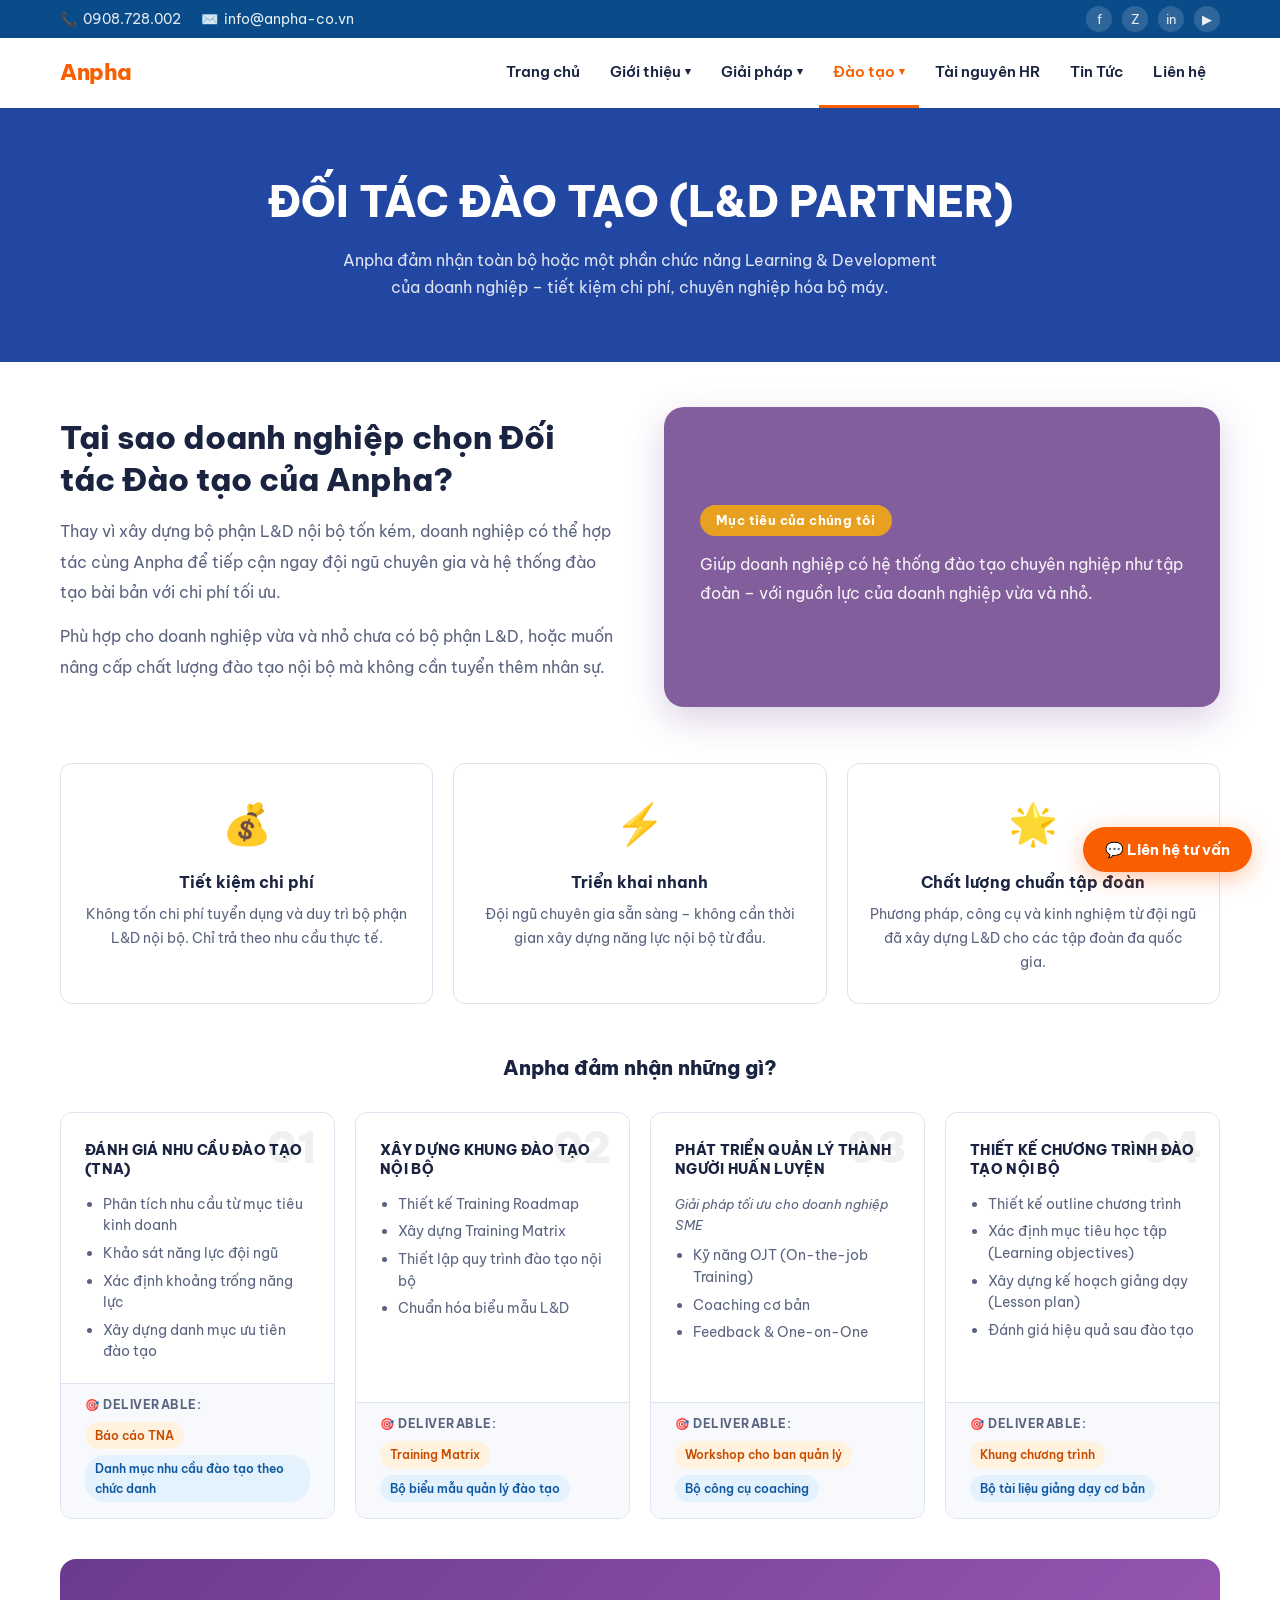
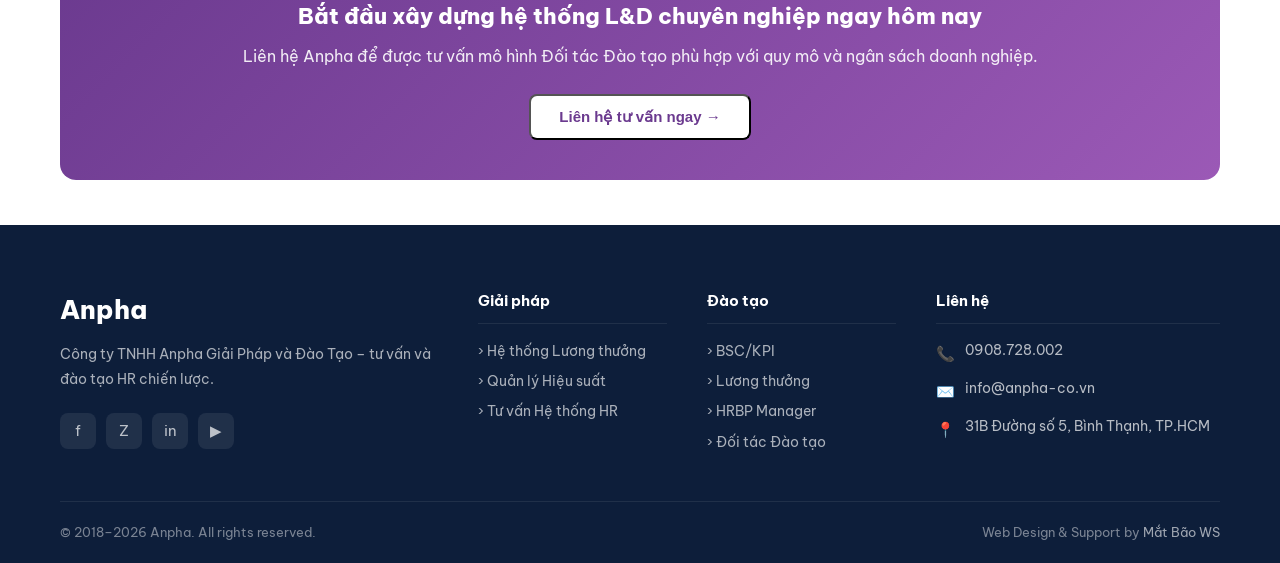
==== dao-tao-doi-tac.html @ ac3aadc8 "small fix" ====
<!DOCTYPE html>
<html lang="vi">
<head>
  <meta charset="UTF-8" />
  <meta name="viewport" content="width=device-width, initial-scale=1.0" />
  <title>Đối tác Đào tạo (L&amp;D Partner) – Anpha</title>
  <link rel="preconnect" href="https://fonts.googleapis.com" />
  <link rel="preconnect" href="https://fonts.gstatic.com" crossorigin />
  <link href="https://fonts.googleapis.com/css2?family=Be+Vietnam+Pro:wght@300;400;500;600;700;800&display=swap" rel="stylesheet" />
  <link rel="stylesheet" href="assets/css/style.css" />
</head>
<body>

<!-- TOPBAR -->
<div class="topbar">
  <div class="topbar-inner">
    <div class="topbar-contact">
      <span>📞 <a href="tel:0908728002">0908.728.002</a></span>
      <span>✉️ <a href="mailto:info@anpha-co.vn">info@anpha-co.vn</a></span>
    </div>
    <div class="topbar-social"><a href="#">f</a><a href="#">Z</a><a href="#">in</a><a href="#">▶</a></div>
  </div>
</div>

<!-- HEADER -->
<header>
  <div class="header-inner">
    <a href="index.html" class="logo"><span>Anpha</span></a>
    <nav>
      <ul>
        <li><a href="index.html">Trang chủ</a></li>
        <li><a href="gioi-thieu.html">Giới thiệu <span class="caret">▾</span></a>
          <ul class="dropdown">
            <li><a href="gioi-thieu.html">Giới thiệu chung</a></li>
            <li><a href="gioi-thieu.html#doi-ngu">Đội ngũ</a></li>
          </ul>
        </li>
        <li><a href="giai-phap.html">Giải pháp <span class="caret">▾</span></a>
          <ul class="dropdown">
            <li><a href="giai-phap.html">Đánh giá &amp; Phát triển Quản lý Trung gian</a></li>
            <li><a href="giai-phap.html">Tư vấn Xây dựng Hệ thống HR</a></li>
            <li><a href="giai-phap.html">Xây dựng Hệ thống Lương thưởng</a></li>
            <li><a href="giai-phap.html">Xây dựng Hệ thống Quản lý Hiệu suất</a></li>
            <li><a href="giai-phap.html">Tư vấn Chuyên môn HR</a></li>
          </ul>
        </li>
        <li class="active"><a href="dao-tao.html">Đào tạo <span class="caret">▾</span></a>
          <ul class="dropdown" style="min-width:280px">
            <li class="sub-group-title">Đào tạo Doanh nghiệp</li>
            <li><a href="dao-tao.html#inhouse">Năng lực Quản lý Trung gian</a></li>
            <li><a href="dao-tao.html#inhouse">Xây dựng Hệ thống BSC/KPI</a></li>
            <li class="sub-group-title">Đào tạo Mở</li>
            <li><a href="dao-tao.html#public">Hệ thống Lương thưởng</a></li>
            <li><a href="dao-tao.html#public">Trưởng phòng Đối tác Nhân sự</a></li>
            <li class="sub-group-title">Đối tác Đào tạo</li>
            <li><a href="dao-tao-doi-tac.html">Đối tác Đào tạo</a></li>
          </ul>
        </li>
        <li><a href="tai-nguyen-hr.html">Tài nguyên HR</a></li>
        <li><a href="#">Tin Tức</a></li>
        <li><a href="#">Liên hệ</a></li>
      </ul>
    </nav>
    <button class="hamburger" onclick="openMobileNav()" aria-label="Menu">
      <span></span><span></span><span></span>
    </button>
  </div>
</header>

<!-- PAGE HERO -->
<div class="page-hero page-hero-blue">
  <div class="container">
    <h1 class="page-hero-title">Đối tác Đào tạo (L&amp;D Partner)</h1>
    <p class="page-hero-desc">Anpha đảm nhận toàn bộ hoặc một phần chức năng Learning &amp; Development của doanh nghiệp – tiết kiệm chi phí, chuyên nghiệp hóa bộ máy.</p>
  </div>
</div>

<section style="background:var(--white)">
  <div class="container">

    <!-- Intro PPT-style -->
    <div class="outsource-intro">
      <div class="outsource-intro-text">
        <h2>Tại sao doanh nghiệp chọn Đối tác Đào tạo của Anpha?</h2>
        <p>Thay vì xây dựng bộ phận L&amp;D nội bộ tốn kém, doanh nghiệp có thể hợp tác cùng Anpha để tiếp cận ngay đội ngũ chuyên gia và hệ thống đào tạo bài bản với chi phí tối ưu.</p>
        <p>Phù hợp cho doanh nghiệp vừa và nhỏ chưa có bộ phận L&amp;D, hoặc muốn nâng cấp chất lượng đào tạo nội bộ mà không cần tuyển thêm nhân sự.</p>
      </div>
      <div class="outsource-intro-visual">
        <div class="ov-overlay">
          <span class="ov-badge">Mục tiêu của chúng tôi</span>
          <p>Giúp doanh nghiệp có hệ thống đào tạo chuyên nghiệp như tập đoàn – với nguồn lực của doanh nghiệp vừa và nhỏ.</p>
        </div>
      </div>
    </div>

    <!-- Lý do chọn -->
    <div class="outsource-why">
      <div class="ow-card">
        <div class="ow-icon">💰</div>
        <div class="ow-title">Tiết kiệm chi phí</div>
        <div class="ow-desc">Không tốn chi phí tuyển dụng và duy trì bộ phận L&amp;D nội bộ. Chỉ trả theo nhu cầu thực tế.</div>
      </div>
      <div class="ow-card">
        <div class="ow-icon">⚡</div>
        <div class="ow-title">Triển khai nhanh</div>
        <div class="ow-desc">Đội ngũ chuyên gia sẵn sàng – không cần thời gian xây dựng năng lực nội bộ từ đầu.</div>
      </div>
      <div class="ow-card">
        <div class="ow-icon">🌟</div>
        <div class="ow-title">Chất lượng chuẩn tập đoàn</div>
        <div class="ow-desc">Phương pháp, công cụ và kinh nghiệm từ đội ngũ đã xây dựng L&amp;D cho các tập đoàn đa quốc gia.</div>
      </div>
    </div>

    <!-- Dịch vụ -->
    <div class="outsource-services-title">Anpha đảm nhận những gì?</div>
    <div class="outsource-services">

      <div class="os-card">
        <div class="os-num">01</div>
        <div class="os-card-top">
          <div class="os-title">Đánh giá Nhu cầu Đào tạo (TNA)</div>
          <ul class="os-list">
            <li>Phân tích nhu cầu từ mục tiêu kinh doanh</li>
            <li>Khảo sát năng lực đội ngũ</li>
            <li>Xác định khoảng trống năng lực</li>
            <li>Xây dựng danh mục ưu tiên đào tạo</li>
          </ul>
        </div>
        <div class="os-deliverable">
          <span class="os-dlv-label">🎯 Deliverable:</span>
          <div class="os-tags">
            <span class="os-tag">Báo cáo TNA</span>
            <span class="os-tag">Danh mục nhu cầu đào tạo theo chức danh</span>
          </div>
        </div>
      </div>

      <div class="os-card">
        <div class="os-num">02</div>
        <div class="os-card-top">
          <div class="os-title">Xây dựng Khung Đào tạo Nội bộ</div>
          <ul class="os-list">
            <li>Thiết kế Training Roadmap</li>
            <li>Xây dựng Training Matrix</li>
            <li>Thiết lập quy trình đào tạo nội bộ</li>
            <li>Chuẩn hóa biểu mẫu L&amp;D</li>
          </ul>
        </div>
        <div class="os-deliverable">
          <span class="os-dlv-label">🎯 Deliverable:</span>
          <div class="os-tags">
            <span class="os-tag">Training Matrix</span>
            <span class="os-tag">Bộ biểu mẫu quản lý đào tạo</span>
          </div>
        </div>
      </div>

      <div class="os-card">
        <div class="os-num">03</div>
        <div class="os-card-top">
          <div class="os-title">Phát triển Quản lý thành Người Huấn luyện</div>
          <p class="os-subtitle"><em>Giải pháp tối ưu cho doanh nghiệp SME</em></p>
          <ul class="os-list">
            <li>Kỹ năng OJT (On-the-job Training)</li>
            <li>Coaching cơ bản</li>
            <li>Feedback &amp; One-on-One</li>
          </ul>
        </div>
        <div class="os-deliverable">
          <span class="os-dlv-label">🎯 Deliverable:</span>
          <div class="os-tags">
            <span class="os-tag">Workshop cho ban quản lý</span>
            <span class="os-tag">Bộ công cụ coaching</span>
          </div>
        </div>
      </div>

      <div class="os-card">
        <div class="os-num">04</div>
        <div class="os-card-top">
          <div class="os-title">Thiết kế Chương trình Đào tạo Nội bộ</div>
          <ul class="os-list">
            <li>Thiết kế outline chương trình</li>
            <li>Xác định mục tiêu học tập (Learning objectives)</li>
            <li>Xây dựng kế hoạch giảng dạy (Lesson plan)</li>
            <li>Đánh giá hiệu quả sau đào tạo</li>
          </ul>
        </div>
        <div class="os-deliverable">
          <span class="os-dlv-label">🎯 Deliverable:</span>
          <div class="os-tags">
            <span class="os-tag">Khung chương trình</span>
            <span class="os-tag">Bộ tài liệu giảng dạy cơ bản</span>
          </div>
        </div>
      </div>

    </div>

    <!-- CTA Outsource -->
    <div class="outsource-cta">
      <h3>Bắt đầu xây dựng hệ thống L&amp;D chuyên nghiệp ngay hôm nay</h3>
      <p>Liên hệ Anpha để được tư vấn mô hình Đối tác Đào tạo phù hợp với quy mô và ngân sách doanh nghiệp.</p>
      <button class="btn-purple" onclick="openPopup('Đối tác Đào tạo – L&D Partner')">Liên hệ tư vấn ngay →</button>
    </div>

  </div>
</section>

<!-- FLOATING BTN -->
<button class="float-btn anpha-float-btn" onclick="openPopup('')">💬 Liên hệ tư vấn</button>
<!-- CONTACT POPUP -->
<div class="popup-overlay anpha-popup-overlay" id="contactPopup" onclick="if(event.target.id==='contactPopup')closePopup()">
  <div class="popup-box">
    <button class="popup-close" onclick="closePopup()">✕</button>
    <div class="popup-title">Liên hệ &amp; Đăng ký</div>
    <div class="popup-subtitle" id="popupSubtitle">Để lại thông tin – Anpha phản hồi trong 24 giờ làm việc.</div>
    <form class="popup-form" onsubmit="event.preventDefault();alert('Cảm ơn! Anpha sẽ liên hệ sớm.');closePopup()">
      <div class="popup-field"><label>Họ và tên *</label><input type="text" placeholder="Nguyễn Văn A" required /></div>
      <div class="popup-field"><label>Số điện thoại *</label><input type="tel" placeholder="0909 xxx xxx" required /></div>
      <div class="popup-field"><label>Email</label><input type="email" placeholder="email@company.vn" /></div>
      <div class="popup-field">
        <label>Chương trình quan tâm</label>
        <select id="pCourse">
          <option value="">-- Chọn chương trình --</option>
          <option>Đối tác Đào tạo (L&amp;D Partner)</option>
          <option>Đào tạo Inhouse (Doanh nghiệp)</option>
          <option>Xây dựng Hệ thống Lương thưởng (04/07)</option>
          <option>HRBP Manager (20/06)</option>
        </select>
      </div>
      <div class="popup-field"><label>Ghi chú</label><textarea placeholder="Số lượng học viên, yêu cầu đặc biệt..."></textarea></div>
      <button type="submit" class="popup-submit">Gửi yêu cầu tư vấn →</button>
    </form>
    <div class="popup-contacts">
      <span>📞 <a href="tel:0908728002">0908.728.002</a></span>
      <span>✉️ <a href="mailto:info@anpha-co.vn">info@anpha-co.vn</a></span>
    </div>
  </div>
</div>

<!-- FOOTER -->
<footer>
  <div class="container">
    <div class="footer-grid">
      <div class="footer-brand">
        <div class="logo-text">Anpha</div>
        <p>Công ty TNHH Anpha Giải Pháp và Đào Tạo – tư vấn và đào tạo HR chiến lược.</p>
        <div class="footer-social"><a href="#">f</a><a href="#">Z</a><a href="#">in</a><a href="#">▶</a></div>
      </div>
      <div class="footer-col">
        <h4>Giải pháp</h4>
        <ul>
          <li><a href="giai-phap.html">› Hệ thống Lương thưởng</a></li>
          <li><a href="giai-phap.html">› Quản lý Hiệu suất</a></li>
          <li><a href="giai-phap.html">› Tư vấn Hệ thống HR</a></li>
        </ul>
      </div>
      <div class="footer-col">
        <h4>Đào tạo</h4>
        <ul>
          <li><a href="dao-tao.html#public">› BSC/KPI</a></li>
          <li><a href="dao-tao.html#public">› Lương thưởng</a></li>
          <li><a href="dao-tao.html#public">› HRBP Manager</a></li>
          <li><a href="dao-tao-doi-tac.html">› Đối tác Đào tạo</a></li>
        </ul>
      </div>
      <div class="footer-col">
        <h4>Liên hệ</h4>
        <div class="footer-contact">
          <div class="contact-item"><span class="contact-icon">📞</span><span class="contact-text"><a href="tel:0908728002" style="color:inherit">0908.728.002</a></span></div>
          <div class="contact-item"><span class="contact-icon">✉️</span><span class="contact-text"><a href="mailto:info@anpha-co.vn" style="color:inherit">info@anpha-co.vn</a></span></div>
          <div class="contact-item"><span class="contact-icon">📍</span><span class="contact-text">31B Đường số 5, Bình Thạnh, TP.HCM</span></div>
        </div>
      </div>
    </div>
    <div class="footer-bottom">
      <span class="footer-bottom-text">© 2018–2026 Anpha. All rights reserved.</span>
      <span class="footer-bottom-text">Web Design &amp; Support by <a href="#" style="color:rgba(255,255,255,.6)">Mắt Bão WS</a></span>
    </div>
  </div>
</footer>

<script src="assets/js/main.js" defer></script>
<script>
function openPopup(hint) {
  var scrollbarW = window.innerWidth - document.documentElement.clientWidth;
  document.body.style.paddingRight = scrollbarW + 'px';
  document.body.style.overflow = 'hidden';
  document.getElementById('contactPopup').classList.add('open');
  var sub = document.getElementById('popupSubtitle');
  sub.textContent = hint ? 'Bạn đang hỏi về: ' + hint : 'Để lại thông tin – Anpha phản hồi trong 24 giờ làm việc.';
  if (hint) {
    var sel = document.getElementById('pCourse');
    var h = hint.toLowerCase();
    if (h.includes('đối tác') || h.includes('partner')) sel.value = sel.options[1].value;
    else if (h.includes('inhouse')) sel.value = sel.options[2].value;
    else if (h.includes('lương')) sel.value = sel.options[3].value;
    else if (h.includes('hrbp')) sel.value = sel.options[4].value;
  }
}
function closePopup() {
  document.getElementById('contactPopup').classList.remove('open');
  document.body.style.overflow = '';
  document.body.style.paddingRight = '';
}
document.addEventListener('keydown', function(e){ if(e.key==='Escape') closePopup(); });
</script>
</body>
</html>
---- assets/css/style.css ----
/*
 * Theme Name: Anpha
 * Description: Anpha Giải Pháp và Đào Tạo HR
 * Version: 2.0
 */

/* ============================================================
   RESET & BASE
   ============================================================ */
*,
*::before,
*::after {
  box-sizing: border-box;
  margin: 0;
  padding: 0;
}
html {
  scroll-behavior: smooth;
}
body {
  font-family: "Be Vietnam Pro", sans-serif;
  font-size: 16px !important;
  color: #1a2340;
  background: #fff;
  line-height: 1.6;
}
img {
  max-width: 100%;
  display: block;
}
a {
  text-decoration: none;
  color: inherit;
}
ul {
  list-style: none;
}

/* ============================================================
   VARIABLES
   ============================================================ */
:root {
  --primary: #f95f00; /* cam – màu hành động chủ đạo */
  --primary-light: #ff7a2a; /* cam nhạt */
  --blue: #0a4c8a; /* xanh – màu nền section */
  --blue-light: #1565c0; /* xanh nhạt */
  --accent: #e8a020; /* vàng đồng */
  --accent-dark: #c8820a;
  --green: #0d5c3a;
  --purple: #6b3a8f;
  --text-dark: #1a2340;
  --text-gray: #5a6480;
  --bg-light: #f5f7fa;
  --bg-section: #eef2f9;
  --white: #ffffff;
  --border: #dde3ef;
  --radius: 8px;
  --shadow: 0 4px 20px rgba(10, 76, 138, 0.1);
  --transition: 0.25s ease;
}

/* ============================================================
   LAYOUT
   ============================================================ */
.container {
  max-width: 1200px;
  margin: 0 auto;
  padding: 0 20px;
}
section {
  padding: 45px 0;
}

/* ============================================================
   TOP BAR
   ============================================================ */
.topbar {
  background: var(--blue);
  color: rgba(255, 255, 255, 0.85);
  font-size: 14px;
  padding: 6px 0;
}
.topbar-inner {
  max-width: 1200px;
  margin: 0 auto;
  padding: 0 20px;
  display: flex;
  justify-content: space-between;
  align-items: center;
  gap: 12px;
}
.topbar a {
  color: rgba(255, 255, 255, 0.9);
}
.topbar a:hover {
  color: var(--primary);
}
.topbar-contact {
  display: flex;
  gap: 20px;
  align-items: center;
}
.topbar-contact span {
  display: flex;
  align-items: center;
  gap: 6px;
}
.topbar-social {
  display: flex;
  gap: 10px;
}
.topbar-social a {
  width: 26px;
  height: 26px;
  background: rgba(255, 255, 255, 0.15);
  border-radius: 50%;
  display: flex;
  align-items: center;
  justify-content: center;
  font-size: 13px;
  transition: var(--transition);
}
.topbar-social a:hover {
  background: var(--primary);
  color: var(--white);
}

/* ============================================================
   HEADER / NAV
   ============================================================ */
header {
  position: sticky;
  top: 0;
  z-index: 1000;
  background: var(--white);
  box-shadow: 0 2px 12px rgba(10, 76, 138, 0.12);
}
.header-inner {
  max-width: 1200px;
  margin: 0 auto;
  padding: 0 20px;
  display: flex;
  align-items: center;
  justify-content: space-between;
  height: 70px;
}
.logo img {
  height: 50px;
}
.logo span {
  font-size: 22px;
  font-weight: 800;
  color: var(--primary);
  letter-spacing: -0.5px;
}

nav {
  display: flex;
  align-items: center;
  height: 100%;
}
nav > ul {
  display: flex;
  align-items: center;
  height: 100%;
  gap: 2px;
}
nav > ul > li {
  position: relative;
  height: 100%;
  display: flex;
  align-items: center;
}
nav > ul > li > a {
  padding: 0 14px;
  font-size: 15px;
  font-weight: 600;
  color: var(--text-dark);
  height: 100%;
  display: flex;
  align-items: center;
  transition: var(--transition);
  white-space: nowrap;
  border-bottom: 3px solid transparent;
}
nav > ul > li > a:hover,
nav > ul > li.active > a {
  color: var(--primary);
  border-bottom-color: var(--primary);
}
nav > ul > li > a .caret {
  margin-left: 4px;
  font-size: 11px;
  transition: var(--transition);
}
nav > ul > li:hover > a .caret {
  transform: rotate(180deg);
}

/* DROPDOWN */
.dropdown {
  position: absolute;
  top: 100%;
  left: 0;
  min-width: 250px;
  background: var(--white);
  border-top: 3px solid var(--primary);
  box-shadow: 0 8px 30px rgba(10, 76, 138, 0.15);
  border-radius: 0 0 var(--radius) var(--radius);
  opacity: 0;
  visibility: hidden;
  transform: translateY(8px);
  transition: all var(--transition);
  z-index: 999;
}
nav > ul > li:hover .dropdown {
  opacity: 1;
  visibility: visible;
  transform: translateY(0);
}
.dropdown li a {
  display: block;
  padding: 10px 18px;
  font-size: 14.5px;
  color: var(--text-dark);
  border-bottom: 1px solid var(--border);
  transition: var(--transition);
}
.dropdown li:last-child a {
  border-bottom: none;
}
.dropdown li a:hover {
  background: var(--bg-light);
  color: var(--primary);
  padding-left: 24px;
}
.dropdown .sub-group-title {
  padding: 10px 18px 4px;
  font-size: 12px;
  font-weight: 700;
  color: var(--primary);
  text-transform: uppercase;
  letter-spacing: 0.8px;
  background: var(--bg-section);
}

/* HAMBURGER */
.hamburger {
  display: none;
  flex-direction: column;
  gap: 5px;
  cursor: pointer;
  padding: 6px;
}
.hamburger span {
  width: 24px;
  height: 2px;
  background: var(--primary);
  border-radius: 2px;
  transition: var(--transition);
}

/* ============================================================
   SECTION COMMONS
   ============================================================ */
.section-header {
  text-align: center;
  margin-bottom: 48px;
}
.section-tag {
  display: inline-block;
  background: var(--bg-section);
  color: var(--primary);
  font-size: 18px;
  font-weight: 700;
  padding: 4px 14px;
  border-radius: 30px;
  letter-spacing: 0.8px;
  text-transform: uppercase;
}
.section-tag.green {
  background: #e8f5ee;
  color: var(--green);
}
.section-tag.purple {
  background: #f3e8ff;
  color: var(--purple);
}
.section-title {
  font-size: clamp(22px, 3vw, 34px);
  font-weight: 800;
  color: var(--text-dark);
  margin-bottom: 12px;
  line-height: 1.3;
}
.section-desc {
  font-size: 16px;
  color: var(--text-gray);
  max-width: 620px;
  margin: 0 auto;
  line-height: 1.8;
}
.divider {
  width: 50px;
  height: 4px;
  background: linear-gradient(90deg, var(--primary), var(--primary-light));
  border-radius: 2px;
  margin: 16px auto 0;
}

/* PAGE HERO (nội trang) */
.page-hero {
  background: linear-gradient(120deg, #EAF2FA 0%, #F0F6FC 50%, #E8F0F8 100%);
  padding: 60px 0;
  text-align: center;
}
.page-hero-breadcrumb {
  font-size: 14px;
  color: #7A8694;
  margin-bottom: 12px;
}
.page-hero-breadcrumb a {
  color: #1A5FA8;
}
.page-hero-breadcrumb span {
  opacity: 0.5;
  margin: 0 6px;
}
.page-hero-title {
  color: #0B2A4A;
  text-transform: uppercase;
  font-size: clamp(26px, 4vw, 42px);
  font-weight: 800;
  margin-bottom: 12px;
}
.page-hero-desc {
  font-size: 16px;
  color: #3F4A56;
  max-width: 600px;
  margin: 0 auto;
  line-height: 1.7;
}

/* PAGE HERO — variant xanh #2247a2 (Đào tạo, Giải pháp) */
.page-hero-blue {
  background: #2247a2;
}
.page-hero-blue .page-hero-title {
  color: #fff;
}
.page-hero-blue .page-hero-desc {
  color: rgba(255, 255, 255, 0.85);
}
.page-hero-blue .page-hero-breadcrumb {
  color: rgba(255, 255, 255, 0.65);
}
.page-hero-blue .page-hero-breadcrumb a {
  color: #fff;
}

/* ============================================================
   BUTTONS (dùng chung)
   ============================================================ */
.btn-primary {
  background: var(--primary) !important;
  border-color: var(--primary) !important;
  color: var(--white) !important;
  padding: 12px 28px;
  border-radius: 6px;
  font-size: 15px;
  font-weight: 700;
  transition: var(--transition);
  border: 2px solid transparent;
  display: inline-block;
}
.btn-primary:hover {
  background: var(--primary-light) !important;
  transform: translateY(-2px);
}

.btn-outline {
  background: transparent;
  color: var(--white);
  padding: 12px 28px;
  border-radius: 6px;
  font-size: 15px;
  font-weight: 600;
  border: 2px solid rgba(255, 255, 255, 0.6);
  transition: var(--transition);
  display: inline-block;
}
.btn-outline:hover {
  border-color: var(--white);
  background: rgba(255, 255, 255, 0.1);
}

.btn-sol {
  display: inline-flex;
  align-items: center;
  gap: 8px;
  background: transparent;
  color: var(--primary);
  border: 2px solid var(--primary);
  padding: 9px 18px;
  border-radius: 6px;
  font-size: 14px;
  font-weight: 700;
  transition: var(--transition);
  align-self: center;
}
.btn-sol:hover {
  background: var(--primary);
  color: var(--white);
  transform: translateY(-2px);
}

.btn-accent {
  background: var(--primary);
  color: var(--white);
  padding: 13px 28px;
  border-radius: 6px;
  font-size: 15px;
  font-weight: 700;
  transition: var(--transition);
  display: inline-block;
}
.btn-accent:hover {
  background: var(--primary-light);
}

.btn-white-outline {
  background: transparent;
  color: var(--white);
  padding: 13px 28px;
  border-radius: 6px;
  font-size: 15px;
  font-weight: 600;
  border: 2px solid rgba(255, 255, 255, 0.6);
  transition: var(--transition);
  display: inline-block;
}
.btn-white-outline:hover {
  border-color: var(--white);
  background: rgba(255, 255, 255, 0.1);
}

.btn-read {
  display: inline-flex;
  align-items: center;
  gap: 8px;
  background: var(--primary);
  color: #fff;
  padding: 12px 24px;
  border-radius: 8px;
  font-size: 15px;
  font-weight: 700;
  transition: var(--transition);
}
.btn-read:hover {
  background: var(--primary-light);
}

.btn-sm {
  padding: 8px 16px;
  border-radius: 6px;
  font-size: 14px;
  font-weight: 600;
  transition: var(--transition);
  flex: 1;
  text-align: center;
}
.btn-sm-primary {
  background: var(--primary);
  color: var(--white);
}
.btn-sm-primary:hover {
  background: var(--primary-light);
}
.btn-sm-outline {
  border: 1.5px solid var(--border);
  color: var(--text-gray);
}
.btn-sm-outline:hover {
  border-color: var(--primary);
  color: var(--primary);
}

.btn-purple {
  display: inline-block;
  background: #fff;
  color: var(--purple);
  padding: 12px 28px;
  border-radius: 8px;
  font-size: 15px;
  font-weight: 700;
  transition: var(--transition);
}
.btn-purple:hover {
  background: #f3e8ff;
}

.btn-yt {
  display: inline-flex;
  align-items: center;
  gap: 10px;
  background: #ff0000;
  color: #fff;
  padding: 12px 24px;
  border-radius: 8px;
  font-size: 15px;
  font-weight: 700;
  transition: var(--transition);
}
.btn-yt:hover {
  background: #cc0000;
}

/* ============================================================
   CTA BANNER
   ============================================================ */
.cta-banner {
  background: linear-gradient(135deg, var(--blue) 0%, #0d3a6b 100%);
  padding: 72px 0;
  text-align: center;
  position: relative;
  overflow: hidden;
}
.cta-inner {
  position: relative;
  z-index: 1;
}
.cta-title {
  font-size: clamp(22px, 3vw, 36px);
  font-weight: 800;
  color: var(--white);
  margin-bottom: 16px;
  line-height: 1.3;
}
.cta-desc {
  font-size: 16px;
  color: rgba(255, 255, 255, 0.8);
  margin-bottom: 32px;
}
.cta-btns {
  display: flex;
  gap: 16px;
  justify-content: center;
  flex-wrap: wrap;
}

/* contact-cta variant */
.contact-cta {
  background: var(--blue);
  padding: 56px 0;
  text-align: center;
}
.contact-cta h2 {
  font-size: clamp(22px, 3vw, 32px);
  font-weight: 800;
  color: var(--white);
  margin-bottom: 12px;
}
.contact-cta p {
  font-size: 16px;
  color: rgba(255, 255, 255, 0.85);
  margin-bottom: 28px;
}
.contact-cta-btns {
  display: flex;
  gap: 14px;
  justify-content: center;
  flex-wrap: wrap;
}

/* ============================================================
   FOOTER
   ============================================================ */
footer {
  background: #0d1e3a;
  color: rgba(255, 255, 255, 0.75);
  padding: 64px 0 0;
}
.footer-grid {
  display: grid;
  grid-template-columns: 2fr 1fr 1fr 1.5fr;
  gap: 40px;
  margin-bottom: 48px;
}
.footer-brand .logo-text {
  font-size: 26px;
  font-weight: 800;
  color: var(--white);
  margin-bottom: 12px;
}
.footer-brand p {
  font-size: 14px;
  line-height: 1.8;
  margin-bottom: 20px;
  color: rgba(255, 255, 255, 0.65);
}
.footer-social {
  display: flex;
  gap: 10px;
}
.footer-social a {
  width: 36px;
  height: 36px;
  background: rgba(255, 255, 255, 0.08);
  border-radius: 8px;
  display: flex;
  align-items: center;
  justify-content: center;
  color: rgba(255, 255, 255, 0.7);
  font-size: 15px;
  transition: var(--transition);
}
.footer-social a:hover {
  background: var(--primary);
  color: var(--white);
}
.footer-col h4 {
  font-size: 15px;
  font-weight: 700;
  color: var(--white);
  margin-bottom: 16px;
  padding-bottom: 10px;
  border-bottom: 1px solid rgba(255, 255, 255, 0.08);
}
.footer-col ul {
  display: flex;
  flex-direction: column;
  gap: 8px;
}
.footer-col ul li a {
  font-size: 14px;
  color: rgba(255, 255, 255, 0.65);
  transition: var(--transition);
  display: flex;
  align-items: center;
  gap: 6px;
}
.footer-col ul li a:hover {
  color: var(--primary);
  padding-left: 4px;
}
.footer-contact {
  display: flex;
  flex-direction: column;
  gap: 12px;
}
.contact-item {
  display: flex;
  gap: 10px;
  align-items: flex-start;
}
.contact-icon {
  color: var(--primary);
  font-size: 15px;
  margin-top: 2px;
  flex-shrink: 0;
}
.contact-text {
  font-size: 14px;
  color: rgba(255, 255, 255, 0.7);
  line-height: 1.5;
}
.footer-bottom {
  border-top: 1px solid rgba(255, 255, 255, 0.08);
  padding: 20px 0;
  display: flex;
  justify-content: space-between;
  align-items: center;
  gap: 16px;
  flex-wrap: wrap;
}
.footer-bottom-text {
  font-size: 13px;
  color: rgba(255, 255, 255, 0.45);
}

/* ============================================================
   MOBILE NAV
   ============================================================ */
.mobile-nav {
  display: none;
  position: fixed;
  inset: 0;
  z-index: 2000;
  background: var(--white);
  overflow-y: auto;
  padding: 24px;
  flex-direction: column;
}
.mobile-nav.open {
  display: flex;
}
.mobile-nav-header {
  display: flex;
  justify-content: space-between;
  align-items: center;
  margin-bottom: 24px;
}
.mobile-close {
  background: none;
  border: none;
  font-size: 24px;
  cursor: pointer;
  color: var(--text-dark);
}
.mobile-menu {
  display: flex;
  flex-direction: column;
  gap: 4px;
}
.mobile-menu a {
  padding: 12px 0;
  border-bottom: 1px solid var(--border);
  font-size: 16px;
  color: var(--text-dark);
  font-weight: 600;
  display: block;
}
.mobile-menu .sub-item {
  padding-left: 20px;
  font-weight: 400;
  font-size: 15px;
  color: var(--text-gray);
  border-bottom-color: transparent;
}
.mobile-menu .sub-group-label {
  padding: 8px 20px 4px;
  font-size: 12px;
  font-weight: 700;
  color: var(--primary);
  text-transform: uppercase;
  letter-spacing: 0.5px;
}

/* ============================================================
   HERO SLIDER  (index.html)
   ============================================================ */
.hero {
  position: relative;
  width: 100%;
  overflow: hidden;
  background: var(--blue);
  padding: 0;
}
.hero-slider {
  display: flex;
  transition: transform 0.6s cubic-bezier(0.4, 0, 0.2, 1);
}
.hero-slide {
  min-width: 100%;
  height: 640px;
  position: relative;
  display: flex;
  align-items: flex-end;
}
.slide-bg {
  position: absolute;
  inset: 0;
  background-size: cover;
  background-position: center;
  background-repeat: no-repeat;
}
.slide-content {
  position: relative;
  z-index: 2;
  width: 100%;
  display: flex;
  align-items: flex-end;
  justify-content: space-between;
  gap: 24px;
  padding: 40px 60px 40px 0;
  margin-bottom: 40px;
  background: linear-gradient(
    90deg,
    rgba(12, 40, 145, 0.95) 0%,
    rgba(22, 100, 220, 0.65) 45%,
    rgba(22, 100, 220, 0) 82%
  );
}
.slide-text-box {
  padding-left: 40px;
  max-width: 65%;
}
.slide-title {
  margin-top: 0;
  font-size: clamp(22px, 2.6vw, 42px);
  font-weight: 800;
  color: var(--white);
  line-height: 1.3;
  max-width: none;
  margin-bottom: 0;
  text-transform: uppercase;
  text-shadow:
    0 2px 4px rgba(0, 0, 0, 0.85),
    0 4px 18px rgba(0, 90, 220, 0.4);
}
.slide-title em {
  display: block;
  margin-top: 6px;
  font-size: 0.55em;
  font-style: italic;
  font-weight: 600;
}
.slide-cta-btn {
    display: inline-flex;
    align-items: center;
    justify-content: center;
    gap: 18px;

    height: 64px;
    padding: 0 34px;

    background: #fff;
    color: #111;

    font-size: 18px;
    font-weight: 700;
    line-height: 1;

    text-decoration: none;
    white-space: nowrap;

    border-radius: 9999px;

    /* giống giao diện mẫu */
    box-shadow:
        0 3px 0 #2156d8,
        0 8px 20px rgba(0,0,0,.12);

    transition: all .3s ease;
}

.slide-cta-btn:hover{
    transform: translateY(-2px);
    box-shadow:
        0 4px 0 #2156d8,
        0 12px 24px rgba(0,0,0,.15);
}

.cta-arrow {
  font-size: 1.3em;
  line-height: 1;
}
.hero-prev,
.hero-next {
  position: absolute;
  top: 50%;
  transform: translateY(-50%);
  z-index: 10;
  width: 44px;
  height: 44px;
  background: rgba(255, 255, 255, 0.2);
  border: 2px solid rgba(255, 255, 255, 0.4);
  color: white;
  font-size: 18px;
  border-radius: 50%;
  cursor: pointer;
  display: flex;
  align-items: center;
  justify-content: center;
  transition: var(--transition);
}
.hero-prev:hover,
.hero-next:hover {
  background: var(--primary);
  border-color: var(--primary);
}
.hero-prev {
  left: 16px;
}
.hero-next {
  right: 16px;
}
.hero-dots {
  position: absolute;
  bottom: 18px;
  left: 50%;
  transform: translateX(-50%);
  display: flex;
  gap: 8px;
  z-index: 10;
}
.hero-dot {
  width: 8px;
  height: 8px;
  border-radius: 50%;
  background: rgba(255, 255, 255, 0.4);
  cursor: pointer;
  transition: var(--transition);
}
.hero-dot.active {
  background: var(--primary);
  width: 24px;
  border-radius: 4px;
}

/* ============================================================
   STATS BAR  (index.html)
   ============================================================ */

/* ============================================================
   ABOUT  (index.html)
   ============================================================ */
.about {
  background: var(--white);
}
.about-v2 .section-header {
  text-align: center;
  margin-bottom: 20px;
}
.about-intro {
  text-align: center;
  color: var(--text-gray);
  line-height: 1.8;
  max-width: 740px;
  margin: 0 auto 14px;
}
.about-pillars {
  display: flex;
  flex-direction: column;
  gap: 10px;
  margin: 36px auto 0;
  max-width: 600px;
}
.about-pillar {
  border-radius: 10px;
  padding: 14px 20px;
  border-left: 4px solid transparent;
  transition: transform 0.25s, box-shadow 0.25s;
}
.about-pillar:hover {
  transform: translateX(4px);
  box-shadow: 0 4px 16px rgba(0, 0, 0, 0.08);
}
.about-pillar:nth-child(1) { background: rgba(10,76,138,.08);  border-left-color: var(--blue); }
.about-pillar:nth-child(2) { background: rgba(249,95,0,.08);   border-left-color: var(--primary); }
.about-pillar:nth-child(3) { background: rgba(13,92,58,.08);   border-left-color: var(--green); }
.pillar-title {
  font-size: 16px;
  font-weight: 700;
  color: var(--text-dark);
  margin-bottom: 4px;
}
.pillar-desc {
  font-size: 14px;
  color: var(--text-gray);
  line-height: 1.65;
}
.about-cta {
  text-align: center;
  margin-top: 44px;
}

/* ============================================================
   COURSES HOMEPAGE  (index.html)
   ============================================================ */
.courses {
  background: var(--bg-light);
}
.courses-grid {
  display: grid;
  grid-template-columns: repeat(3, 1fr);
  gap: 24px;
}
.course-card {
  background: var(--white);
  border-radius: 12px;
  overflow: hidden;
  box-shadow: var(--shadow);
  transition: var(--transition);
  border: 1px solid var(--border);
}
.course-card:hover {
  transform: translateY(-6px);
  box-shadow: 0 12px 40px rgba(10, 76, 138, 0.15);
}
.course-header {
  background: linear-gradient(135deg, var(--blue) 0%, var(--blue-light) 100%);
  padding: 20px;
  color: var(--white);
}
.course-type {
  display: inline-block;
  background: rgba(255, 255, 255, 0.2);
  color: var(--white);
  font-size: 12px;
  font-weight: 700;
  padding: 3px 10px;
  border-radius: 20px;
  margin-bottom: 10px;
  text-transform: uppercase;
  letter-spacing: 0.5px;
}
.course-card.inhouse .course-header {
  background: linear-gradient(135deg, #1a4f7a 0%, #2a6496 100%);
}
.course-card.open .course-header {
  background: linear-gradient(135deg, #0d5c3a 0%, #1a8c5a 100%);
}
.course-name {
  font-size: 17px;
  font-weight: 700;
  line-height: 1.4;
}
.course-body {
  padding: 20px;
}
.course-meta {
  display: flex;
  flex-direction: column;
  gap: 8px;
  margin-bottom: 16px;
}
.course-meta-item {
  display: flex;
  align-items: center;
  gap: 8px;
  font-size: 14px;
  color: var(--text-gray);
}
.meta-icon {
  color: var(--primary);
  font-size: 15px;
}
.course-tags {
  display: flex;
  flex-wrap: wrap;
  gap: 6px;
  margin-bottom: 16px;
}
.course-tag {
  background: var(--bg-section);
  color: var(--primary);
  font-size: 12px;
  font-weight: 600;
  padding: 3px 10px;
  border-radius: 20px;
}
.course-cta {
  display: flex;
  gap: 8px;
}

/* ============================================================
   SOLUTIONS HOMEPAGE  (index.html)
   ============================================================ */
.solutions {
  background: var(--white);
}
.solutions-visual-grid {
  display: grid;
  grid-template-columns: repeat(3, 1fr);
  gap: 28px;
  margin-bottom: 28px;
}
.solutions-visual-row2 {
  display: grid;
  grid-template-columns: repeat(2, 1fr);
  gap: 28px;
  max-width: 820px;
  margin: 0 auto 40px;
}
.solutions-cta-row {
  text-align: center;
}

/* sol-card shared base */
.sol-card {
  position: relative;
  border-radius: 16px;
  overflow: hidden;
  height: 280px;
  background-size: cover;
  background-position: center;
  display: flex;
  align-items: center;
  justify-content: center;
  box-shadow: 0 4px 24px rgba(10,76,138,.12);
  transition: transform .35s, box-shadow .35s;
}
.sol-card:hover {
  transform: translateY(-6px);
  box-shadow: 0 14px 40px rgba(10,76,138,.22);
}
.sol-card:hover .sol-card-overlay {
  background: rgba(8,20,60,.88);
}
.sol-card-overlay {
  position: absolute;
  left: 16px; right: 16px;
  padding: 18px 24px;
  background: rgba(8,24,72,.80);
  text-align: center;
  border-radius: 10px;
  transition: background .35s;
}
.sol-title {
  font-size: 16px;
  font-weight: 800;
  color: #fff;
  text-transform: uppercase;
  letter-spacing: .5px;
  line-height: 1.4;
  margin-bottom: 6px;
}
.sol-subtitle {
  font-size: 14px;
  font-style: italic;
  color: var(--accent);
  font-weight: 500;
}

/* ============================================================
   TRAINING TABS  (index.html)
   ============================================================ */
.training {
  background: var(--bg-light);
}
.training-tabs-wrap {
  text-align: center;
}
.training-tabs {
  display: inline-flex;
  padding: 5px;
  gap: 4px;
  margin: 0 auto 40px;
}
.tr-tab {
  padding: 10px 28px;
  border-radius: 50px;
  cursor: pointer;
  font-size: 16px;
  font-weight: 600;
  color: var(--text-gray);
  transition: var(--transition);
  white-space: nowrap;
}
.tr-tab:hover {
  color: var(--text-dark);
  background: var(--bg-light);
}
.tr-tab.active {
  color: var(--white);
}
.tr-tab.t-inhouse.active {
  background: #f95f00;
}
.tr-tab.t-public.active {
  background: #0d5c3a;
}
.tr-tab.t-outsource.active {
  background: #6b3a8f;
}

/* Tab panels */
@keyframes fadeIn {
  from {
    opacity: 0;
    transform: translateY(8px);
  }
  to {
    opacity: 1;
    transform: none;
  }
}
.tr-panel {
  display: none;
  animation: fadeIn 0.3s ease;
}
.tr-panel.active {
  display: block;
}
.tr-panel-inner {
  background: var(--white);
  border-radius: 16px;
  overflow: hidden;
  box-shadow: 0 4px 24px rgba(10, 76, 138, 0.1);
  max-width: 680px;
  margin: 0 auto;
}
.tr-panel-desc {
  font-size: 15px;
  color: var(--text-gray);
  line-height: 1.75;
}
.tr-panel-content {
  padding: 36px;
  display: flex;
  flex-direction: column;
  gap: 16px;
  justify-content: center;
}
.tr-item {
  display: flex;
  align-items: flex-start;
  gap: 12px;
}
.tr-item-dot {
  width: 10px;
  height: 10px;
  border-radius: 50%;
  flex-shrink: 0;
  margin-top: 5px;
}
.p-inhouse .tr-item-dot {
  background: #f95f00;
}
.p-public .tr-item-dot {
  background: #0d5c3a;
}
.p-outsource .tr-item-dot {
  background: #6b3a8f;
}
.tr-item-text {
  font-size: 15px;
  color: var(--text-dark);
  line-height: 1.6;
}
.tr-item-text strong {
  font-weight: 700;
}
.tr-badges {
  display: flex;
  justify-content: center;
  flex-wrap: wrap;
  gap: 8px;
}
.tr-badge {
  font-size: 13px;
  font-weight: 600;
  padding: 4px 12px;
  border-radius: 20px;
}
.p-inhouse .tr-badge {
  background: #fef0e6;
  color: #f95f00;
}
.p-public .tr-badge {
  background: #e8f5ee;
  color: #0d5c3a;
}
.p-outsource .tr-badge {
  background: #f3e8ff;
  color: #6b3a8f;
}
.tr-cta {
  display: block;
  width: fit-content;
  margin: 0 auto;
  padding: 10px 28px;
  border-radius: 8px;
  font-size: 15px;
  font-weight: 700;
  background: transparent;
  border: 2px solid currentColor;
  transition: var(--transition);
}
.p-inhouse .tr-cta  { color: #f95f00; }
.p-inhouse .tr-cta:hover  { background: #f95f00; color: #fff; }
.p-public .tr-cta   { color: #0d5c3a; }
.p-public .tr-cta:hover   { background: #0d5c3a; color: #fff; }
.p-outsource .tr-cta { color: #6b3a8f; }
.p-outsource .tr-cta:hover { background: #6b3a8f; color: #fff; }

/* ============================================================
   HR RESOURCES HOMEPAGE  (index.html)
   ============================================================ */
.hr-resources {
  background: var(--white);
}
.resources-grid {
  display: grid;
  grid-template-columns: repeat(4, 1fr);
  gap: 16px;
}
.res-card {
  background: var(--white);
  border-radius: 12px;
  padding: 24px 20px;
  text-align: left;
  transition: var(--transition);
  border: 1.5px solid var(--border);
  border-top-width: 4px;
  cursor: pointer;
  box-shadow: 0 2px 10px rgba(10,76,138,.06);
}
.res-card:hover {
  transform: translateY(-4px);
  box-shadow: var(--shadow);
}
.rc-1 { border-top-color: var(--blue); }
.rc-2 { border-top-color: var(--primary); }
.rc-3 { border-top-color: var(--green); }
.rc-4 { border-top-color: var(--purple); }
.res-icon { display: none; }
.res-title {
  text-align: center;
  font-size: 15px;
  font-weight: 700;
  color: var(--text-dark);
  margin-bottom: 6px;
}
.res-desc {
  font-size: 13px;
  color: var(--text-gray);
  line-height: 1.5;
}

/* ============================================================
   NEWS  (index.html)
   ============================================================ */
.news {
  background: var(--bg-light);
}
.news-grid {
  display: grid;
  grid-template-columns: repeat(3, 1fr);
  gap: 24px;
}
.news-card {
  background: var(--white);
  border-radius: 12px;
  overflow: hidden;
  box-shadow: 0 2px 12px rgba(10, 76, 138, 0.07);
  transition: var(--transition);
  border: 1px solid var(--border);
}
.news-card:hover {
  transform: translateY(-5px);
  box-shadow: var(--shadow);
}
.news-img {
  height: 200px;
  background: linear-gradient(135deg, var(--bg-section) 0%, var(--border) 100%);
  display: flex;
  align-items: center;
  justify-content: center;
  color: var(--text-gray);
  font-size: 14px;
  position: relative;
  overflow: hidden;
}
.news-img img {
  width: 100%;
  height: 100%;
  object-fit: cover;
}
.news-cat {
  position: absolute;
  top: 12px;
  left: 12px;
  background: var(--primary);
  color: var(--white);
  font-size: 12px;
  font-weight: 700;
  padding: 3px 10px;
  border-radius: 20px;
}
.news-body {
  padding: 20px;
}
.news-date {
  font-size: 13px;
  color: var(--text-gray);
  margin-bottom: 8px;
}
.news-title {
  font-size: 16px;
  font-weight: 700;
  color: var(--text-dark);
  line-height: 1.5;
  margin-bottom: 10px;
  display: -webkit-box;
  -webkit-line-clamp: 2;
  -webkit-box-orient: vertical;
  overflow: hidden;
}
.news-excerpt {
  font-size: 14px;
  color: var(--text-gray);
  line-height: 1.6;
  display: -webkit-box;
  -webkit-line-clamp: 3;
  -webkit-box-orient: vertical;
  overflow: hidden;
}
.news-footer {
  padding: 12px 20px;
  border-top: 1px solid var(--border);
}
.news-link {
  font-size: 14px;
  font-weight: 600;
  color: var(--primary);
  display: inline-flex;
  align-items: center;
  gap: 6px;
  transition: var(--transition);
}
.news-link:hover {
  gap: 10px;
  color: var(--primary-light);
}
.view-all-wrap {
  text-align: center;
  margin-top: 36px;
}

/* ============================================================
   PROCESS SECTION  (giai-phap.html)
   ============================================================ */
.process-intro {
  text-align: center;
  margin-bottom: 52px;
}
.process-intro p {
  font-size: 16px;
  color: var(--text-gray);
  max-width: 700px;
  margin: 16px auto 0;
  line-height: 1.8;
}
.process-visual {
  display: grid;
  grid-template-columns: repeat(4, 1fr);
  gap: 0;
  position: relative;
}
.process-visual::before {
  content: "";
  position: absolute;
  top: 80px;
  left: 12.5%;
  right: 12.5%;
  height: 3px;
  background: linear-gradient(90deg, var(--primary), var(--primary));
  z-index: 0;
}
.proc-card {
  display: flex;
  flex-direction: column;
  align-items: center;
  text-align: center;
  padding: 0 16px;
  position: relative;
  z-index: 1;
}
.proc-img {
  width: 160px;
  height: 160px;
  border-radius: 50%;
  overflow: hidden;
  border: 5px solid var(--white);
  box-shadow: 0 8px 28px rgba(10, 76, 138, 0.18);
  margin-bottom: 20px;
  position: relative;
  flex-shrink: 0;
}
.proc-img img {
  width: 100%;
  height: 100%;
  object-fit: cover;
}
.proc-num {
  position: absolute;
  top: -8px;
  right: -8px;
  width: 36px;
  height: 36px;
  border-radius: 50%;
  background: var(--primary);
  color: var(--white);
  font-size: 16px;
  font-weight: 800;
  display: flex;
  align-items: center;
  justify-content: center;
  box-shadow: 0 2px 8px rgba(0, 0, 0, 0.2);
}
.proc-title {
  font-size: 16px;
  font-weight: 800;
  color: var(--text-dark);
  margin-bottom: 8px;
  line-height: 1.3;
}

/* ============================================================
   SOLUTIONS LIST PAGE  (giai-phap.html)
   ============================================================ */
.solutions-section {
  background: var(--white);
}
.sol-grid-4 {
  display: grid;
  grid-template-columns: repeat(4, 1fr);
  gap: 20px;
  margin-bottom: 40px;
}

/* Photo card variant */
.sol-card-photo {
  height: 180px;
  position: relative;
  overflow: hidden;
}
.sol-card-photo img {
  width: 100%;
  height: 100%;
  object-fit: cover;
  transition: transform 0.5s ease;
}
.sol-card:hover .sol-card-photo img {
  transform: scale(1.06);
}
.sol-card-photo-overlay {
  position: absolute;
  inset: 0;
  background: linear-gradient(
    to bottom,
    rgba(10, 76, 138, 0.3) 0%,
    rgba(10, 76, 138, 0.75) 100%
  );
  display: flex;
  flex-direction: column;
  align-items: flex-start;
  justify-content: flex-end;
  padding: 16px;
}

/* Per-card colour overlays — 4 solution cards */
.sol-grid-4 .sol-card:nth-child(1) .sol-card-photo-overlay {
  background: linear-gradient(135deg, rgba(10, 76, 138, 0.22) 0%, rgba(10, 76, 138, 0.82) 100%);
}
.sol-grid-4 .sol-card:nth-child(2) .sol-card-photo-overlay {
  background: linear-gradient(135deg, rgba(13, 148, 136, 0.2) 0%, rgba(13, 148, 136, 0.8) 100%);
}
.sol-grid-4 .sol-card:nth-child(3) .sol-card-photo-overlay {
  background: linear-gradient(135deg, rgba(67, 56, 202, 0.22) 0%, rgba(67, 56, 202, 0.82) 100%);
}
.sol-grid-4 .sol-card:nth-child(4) .sol-card-photo-overlay {
  background: linear-gradient(135deg, rgba(234, 88, 12, 0.22) 0%, rgba(234, 88, 12, 0.82) 100%);
}
/* Ảnh 2 — restyle sol-grid-4: banner đáy toàn chiều rộng + nút nổi */
.sol-grid-4 {
  row-gap: 46px;
}
.sol-grid-4 .sol-card {
  align-items: flex-end;
  justify-content: flex-start;
}
.sol-grid-4 .sol-card-overlay {
  position: absolute;
  left: 0;
  right: 0;
  bottom: 0;
  border-radius: 0;
  padding: 36px 18px 40px;
  background: linear-gradient(to top, rgba(10, 26, 58, 0.94) 0%, rgba(10, 26, 58, 0.55) 60%, rgba(10, 26, 58, 0) 100%);
}
.sol-grid-4 .sol-card:hover .sol-card-overlay {
  background: linear-gradient(to top, rgba(10, 26, 58, 0.97) 0%, rgba(10, 26, 58, 0.65) 60%, rgba(10, 26, 58, 0) 100%);
}
.sol-card-btn {
  position: absolute;
  left: 50%;
  bottom: 0;
  transform: translate(-50%, 50%);
  background: #fff;
  color: var(--blue);
  padding: 10px 20px;
  border-radius: 24px;
  font-size: 13px;
  font-weight: 700;
  white-space: nowrap;
  box-shadow: 0 4px 14px rgba(10, 26, 58, 0.22);
  transition: background 0.2s, color 0.2s;
}
.sol-grid-4 .sol-card:hover .sol-card-btn {
  background: var(--primary);
  color: #fff;
}
.sol-num-badge {
  display: inline-block;
  background: var(--primary);
  color: var(--white);
  font-size: 12px;
  font-weight: 700;
  padding: 3px 10px;
  border-radius: 20px;
  margin-bottom: 6px;
}
.sol-photo-title {
  font-size: 16px;
  font-weight: 800;
  color: var(--white);
  line-height: 1.3;
}
.sol-features {
  display: flex;
  flex-direction: column;
  gap: 6px;
  margin-bottom: 16px;
}
.sol-feature {
  font-size: 14px;
  color: var(--text-dark);
  display: flex;
  gap: 8px;
  align-items: flex-start;
}
.sol-feature::before {
  content: "✓";
  color: var(--primary);
  font-weight: 700;
  flex-shrink: 0;
  margin-top: 1px;
}

/* ============================================================
   TRAINING TAB NAV  (dao-tao.html)
   ============================================================ */
.training-tab-nav {
  position: sticky;
  top: 0; /* JS sẽ ghi đè bằng tổng chiều cao .fl-page-bar + .fl-page-header */
  z-index: 900;
  background: var(--white);
  border-bottom: 2px solid var(--border);
  box-shadow: 0 3px 12px rgba(10, 76, 138, 0.08);
}
.ttn-tabs {
  display: flex;
  overflow-x: auto;
  scrollbar-width: none;
}
.ttn-tabs::-webkit-scrollbar {
  display: none;
}
.ttn-tab {
  flex-shrink: 0;
  padding: 15px 28px;
  font-size: 15px;
  font-weight: 600;
  color: var(--text-gray);
  border-bottom: 3px solid transparent;
  margin-bottom: -2px;
  transition: var(--transition);
  white-space: nowrap;
}
.ttn-tab:hover {
  color: var(--primary);
}
.ttn-tab.active {
  color: var(--primary);
  border-bottom-color: var(--primary);
}

/* ============================================================
   ĐÀO TẠO MỞ – SECTION HEADER  (dao-tao.html)
   ============================================================ */
.training-section-header {
  padding: 48px 0 0;
}
.ts-inner {
  display: flex;
  align-items: center;
  gap: 20px;
  padding: 28px 32px;
  border-radius: 14px;
  margin-bottom: 48px;
}
.ts-inner.ts-public {
  background: linear-gradient(135deg, var(--green) 0%, #1a8c5a 100%);
}
.ts-inner.ts-inhouse {
  background: linear-gradient(135deg, var(--blue) 0%, var(--blue-light) 100%);
}
.ts-inner.ts-outsource {
  background: linear-gradient(135deg, var(--purple) 0%, #9b59b6 100%);
}
.ts-text h2 {
  font-size: clamp(22px, 3vw, 30px);
  font-weight: 800;
  color: #fff;
  margin-bottom: 6px;
}
.ts-text p {
  font-size: 15px;
  color: rgba(255, 255, 255, 0.88);
  line-height: 1.6;
}

/* ============================================================
   COURSE BACKGROUND CARDS  (dao-tao.html)
   ============================================================ */
.courses-bg-grid {
  display: grid;
  grid-template-columns: repeat(3, 1fr);
  gap: 20px;
  margin-bottom: 20px;
}
.courses-bg-row2 {
  display: grid;
  grid-template-columns: repeat(2, 1fr);
  gap: 20px;
  max-width: 840px;
}
.course-bg-card {
  border-radius: 16px;
  overflow: hidden;
  box-shadow: 0 6px 28px rgba(10, 76, 138, 0.14);
  transition: var(--transition);
  position: relative;
  min-height: 340px;
  display: flex;
  flex-direction: column;
}
.course-bg-card:hover {
  transform: translateY(-6px);
  box-shadow: 0 16px 44px rgba(10, 76, 138, 0.22);
}
.course-bg-photo {
  position: absolute;
  inset: 0;
  background-size: cover;
  background-position: center;
}
.course-bg-photo::after {
  content: "";
  position: absolute;
  inset: 0;
  background: linear-gradient(
    to bottom,
    rgba(10, 30, 58, 0.35) 0%,
    rgba(10, 30, 58, 0.82) 100%
  );
}
.course-bg-card.hot .course-bg-photo::after {
  background: linear-gradient(
    to bottom,
    rgba(13, 92, 58, 0.35) 0%,
    rgba(13, 92, 58, 0.82) 100%
  );
}
.course-bg-badge {
  position: absolute;
  top: 16px;
  left: 16px;
  z-index: 2;
  background: var(--primary);
  color: #fff;
  font-size: 12px;
  font-weight: 700;
  padding: 4px 12px;
  border-radius: 20px;
  display: flex;
  align-items: center;
  gap: 6px;
}
.course-bg-body {
  position: relative;
  z-index: 2;
  margin-top: auto;
  padding: 24px;
}
.course-bg-name {
  font-size: 17px;
  font-weight: 800;
  color: #fff;
  margin-bottom: 12px;
  line-height: 1.4;
}
.course-bg-info {
  display: flex;
  flex-direction: column;
  gap: 6px;
  margin-bottom: 16px;
}
.course-bg-row {
  display: flex;
  gap: 8px;
  font-size: 13px;
  color: rgba(255, 255, 255, 0.85);
  align-items: center;
}
.course-bg-tags {
  display: flex;
  flex-wrap: wrap;
  gap: 6px;
  margin-bottom: 16px;
}
.cbg-tag {
  background: rgba(255, 255, 255, 0.2);
  color: #fff;
  font-size: 12px;
  font-weight: 600;
  padding: 3px 10px;
  border-radius: 20px;
}
.course-bg-ctas {
  display: flex;
  gap: 8px;
}
.btn-enroll-w {
  flex: 1;
  text-align: center;
  background: #fff;
  color: var(--primary);
  padding: 10px;
  border-radius: 6px;
  font-size: 14px;
  font-weight: 700;
  transition: var(--transition);
}
.btn-enroll-w:hover {
  background: var(--primary);
  color: #fff;
}
.course-bg-card.hot .btn-enroll-w {
  color: var(--green);
}
.course-bg-card.hot .btn-enroll-w:hover {
  background: var(--green);
  color: #fff;
}
.btn-ask {
  flex: 1;
  text-align: center;
  background: rgba(255, 255, 255, 0.15);
  color: #fff;
  padding: 10px;
  border-radius: 6px;
  font-size: 14px;
  font-weight: 600;
  border: 1.5px solid rgba(255, 255, 255, 0.4);
  transition: var(--transition);
  cursor: pointer;
  font-family: inherit;
}
.btn-ask:hover {
  background: rgba(255, 255, 255, 0.25);
}

/* ============================================================
   INHOUSE TRAINING  (dao-tao.html)
   ============================================================ */
.inhouse-process {
  background: var(--bg-section);
  border-radius: 16px;
  padding: 40px;
  margin-bottom: 48px;
}
.inhouse-process h3 {
  font-size: 20px;
  font-weight: 800;
  color: var(--primary);
  text-align: center;
  margin-bottom: 32px;
}
.ip-steps {
  display: flex;
  gap: 0;
}
.ip-step {
  flex: 1;
  text-align: center;
  padding: 0 12px;
  position: relative;
}
.ip-step:not(:last-child)::after {
  content: "→";
  position: absolute;
  right: -12px;
  top: 22px;
  font-size: 22px;
  color: var(--primary);
  font-weight: 700;
}
.ip-circle {
  width: 48px;
  height: 48px;
  background: var(--primary);
  color: #fff;
  border-radius: 50%;
  display: flex;
  align-items: center;
  justify-content: center;
  font-size: 18px;
  font-weight: 700;
  margin: 0 auto 14px;
}
.ip-name {
  font-size: 14px;
  font-weight: 700;
  color: var(--text-dark);
  margin-bottom: 4px;
}
.ip-note {
  font-size: 13px;
  color: var(--text-gray);
  line-height: 1.5;
}

.inhouse-grid {
  display: grid;
  grid-template-columns: repeat(3, 1fr);
  gap: 20px;
  margin-bottom: 40px;
}
.inhouse-photo-card {
  border-radius: 14px;
  overflow: hidden;
  box-shadow: var(--shadow);
  border: 1.5px solid var(--border);
  transition: var(--transition);
}
.inhouse-photo-card:hover {
  transform: translateY(-5px);
  box-shadow: 0 12px 36px rgba(10, 76, 138, 0.18);
  border-color: var(--primary);
}
.ipc-photo {
  height: 160px;
  position: relative;
  overflow: hidden;
}
.ipc-photo img {
  width: 100%;
  height: 100%;
  object-fit: cover;
  transition: transform 0.4s ease;
}
.inhouse-photo-card:hover .ipc-photo img {
  transform: scale(1.06);
}
.ipc-overlay {
  position: absolute;
  inset: 0;
  background: linear-gradient(
    to bottom,
    rgba(10, 76, 138, 0.2) 0%,
    rgba(10, 76, 138, 0.65) 100%
  );
  display: flex;
  align-items: flex-end;
  padding: 14px;
}
.ipc-tag {
  background: rgba(255, 255, 255, 0.2);
  color: #fff;
  font-size: 12px;
  font-weight: 700;
  padding: 3px 10px;
  border-radius: 20px;
}
.ipc-body {
  padding: 20px;
  background: var(--white);
}
.ipc-name {
  font-size: 16px;
  font-weight: 800;
  color: var(--text-dark);
  margin-bottom: 8px;
  line-height: 1.4;
}
.ipc-desc {
  font-size: 14px;
  color: var(--text-gray);
  line-height: 1.7;
  margin-bottom: 14px;
}
.ipc-list {
  display: flex;
  flex-direction: column;
  gap: 6px;
  margin-bottom: 16px;
}
.ipc-list li {
  display: flex;
  gap: 8px;
  font-size: 14px;
  color: var(--text-dark);
}
.ipc-list li::before {
  content: "✓";
  color: var(--primary);
  font-weight: 700;
  flex-shrink: 0;
}
.btn-ipc {
  display: block;
  text-align: center;
  background: var(--bg-section);
  color: var(--primary);
  padding: 10px;
  border-radius: 6px;
  font-size: 14px;
  font-weight: 700;
  transition: var(--transition);
  border: none;
  cursor: pointer;
  font-family: inherit;
  width: 100%;
}
.btn-ipc:hover {
  background: var(--primary);
  color: #fff;
}

.inhouse-contact {
  background: var(--blue);
  border-radius: 16px;
  padding: 36px 40px;
  display: flex;
  align-items: center;
  gap: 32px;
  flex-wrap: wrap;
}
.ic-text h3 {
  font-size: 20px;
  font-weight: 800;
  color: #fff;
  margin-bottom: 6px;
}
.ic-text p {
  font-size: 15px;
  color: rgba(255, 255, 255, 0.85);
  line-height: 1.6;
}
.ic-btns {
  display: flex;
  gap: 12px;
  flex-wrap: wrap;
  flex-shrink: 0;
}
.btn-ic-main {
  background: var(--primary);
  color: #fff;
  padding: 12px 24px;
  border-radius: 8px;
  font-size: 15px;
  font-weight: 700;
  transition: var(--transition);
}
.btn-ic-main:hover {
  background: var(--primary-light);
}
.btn-ic-call {
  background: rgba(255, 255, 255, 0.15);
  color: #fff;
  padding: 12px 24px;
  border-radius: 8px;
  font-size: 15px;
  font-weight: 600;
  border: 1.5px solid rgba(255, 255, 255, 0.4);
  transition: var(--transition);
}
.btn-ic-call:hover {
  background: rgba(255, 255, 255, 0.25);
}

/* ============================================================
   OUTSOURCE TRAINING  (dao-tao.html)
   ============================================================ */
.outsource-intro {
  display: grid;
  grid-template-columns: 1fr 1fr;
  gap: 48px;
  align-items: center;
  margin-bottom: 56px;
}
.outsource-intro-text h2 {
  font-size: clamp(22px, 3vw, 32px);
  font-weight: 800;
  color: var(--text-dark);
  margin-bottom: 16px;
  line-height: 1.3;
}
.outsource-intro-text p {
  font-size: 16px;
  color: var(--text-gray);
  line-height: 1.9;
  margin-bottom: 14px;
}
.outsource-intro-visual {
  position: relative;
  border-radius: 20px;
  overflow: hidden;
  min-height: 300px;
  box-shadow: 0 12px 36px rgba(90, 40, 130, 0.22);
  background: url("https://images.unsplash.com/photo-1524178232363-1fb2b075b655?w=700&q=80")
    center/cover no-repeat;
}
.outsource-intro-visual .ov-overlay {
  position: absolute;
  inset: 0;
  background: rgba(72, 20, 110, 0.68);
  display: flex;
  flex-direction: column;
  justify-content: center;
  padding: 36px;
}
.outsource-intro-visual .ov-badge {
  display: inline-block;
  background: var(--accent);
  color: #fff;
  font-size: 13px;
  font-weight: 700;
  padding: 5px 16px;
  border-radius: 20px;
  margin-bottom: 14px;
  width: fit-content;
  letter-spacing: 0.4px;
}
.outsource-intro-visual .ov-overlay p {
  font-size: 16px;
  color: rgba(255, 255, 255, 0.93);
  line-height: 1.8;
  margin: 0;
}

.outsource-why {
  display: grid;
  grid-template-columns: repeat(3, 1fr);
  gap: 20px;
  margin-bottom: 48px;
}
.ow-card {
  background: var(--white);
  border-radius: 12px;
  padding: 28px 22px;
  border: 1.5px solid var(--border);
  text-align: center;
  transition: var(--transition);
}
.ow-card:hover {
  border-color: var(--purple);
  box-shadow: var(--shadow);
  transform: translateY(-4px);
}
.ow-icon {
  font-size: 40px;
  margin-bottom: 14px;
}
.ow-title {
  font-size: 16px;
  font-weight: 700;
  color: var(--text-dark);
  margin-bottom: 8px;
}
.ow-desc {
  font-size: 14px;
  color: var(--text-gray);
  line-height: 1.7;
}

.outsource-services-title {
  font-size: 20px;
  font-weight: 800;
  color: var(--text-dark);
  text-align: center;
  margin-bottom: 28px;
}
.outsource-services {
  display: grid;
  grid-template-columns: repeat(4, 1fr);
  gap: 20px;
  margin-bottom: 40px;
}
.os-card {
  display: flex;
  flex-direction: column;
  background: var(--white);
  border-radius: 12px;
  border: 1.5px solid var(--border);
  overflow: hidden;
  position: relative;
  transition: var(--transition);
}
.os-card:hover {
  border-color: var(--purple);
  box-shadow: var(--shadow);
  transform: translateY(-3px);
}
.os-num {
  position: absolute;
  top: 14px;
  right: 18px;
  font-size: 42px;
  font-weight: 900;
  color: rgba(0, 0, 0, 0.06);
  line-height: 1;
  user-select: none;
}
.os-card-top {
  padding: 28px 24px 20px;
  flex: 1;
}
.os-title {
  font-size: 14px;
  font-weight: 800;
  color: var(--text-dark);
  text-transform: uppercase;
  letter-spacing: 0.3px;
  margin-bottom: 14px;
  line-height: 1.4;
}
.os-list {
  padding-left: 18px;
  list-style: disc;
  display: flex;
  flex-direction: column;
  gap: 6px;
}
.os-list li {
  font-size: 13.5px;
  color: var(--text-gray);
  line-height: 1.6;
}
.os-deliverable {
  background: #f8f9fc;
  border-top: 1.5px solid var(--border);
  padding: 12px 24px 16px;
}
.os-subtitle {
  font-size: 13px;
  color: var(--text-gray);
  font-style: italic;
  margin-bottom: 10px;
}
.os-dlv-label {
  display: block;
  font-size: 11.5px;
  font-weight: 700;
  color: var(--text-gray);
  text-transform: uppercase;
  letter-spacing: 0.5px;
  margin-bottom: 8px;
}
.os-tags {
  display: flex;
  flex-wrap: wrap;
  gap: 6px;
}
.os-tag {
  font-size: 12px;
  font-weight: 600;
  padding: 4px 10px;
  border-radius: 20px;
}
.os-tag:nth-child(1) { background: #fff3e0; color: #c84b00; }
.os-tag:nth-child(2) { background: #e3f2fd; color: #1058a0; }
.os-tag:nth-child(3) { background: #e8f5e9; color: #1b6e35; }

.outsource-cta {
  background: linear-gradient(135deg, var(--purple) 0%, #9b59b6 100%);
  border-radius: 16px;
  padding: 40px;
  text-align: center;
  color: #fff;
}
.outsource-cta h3 {
  font-size: 22px;
  font-weight: 800;
  margin-bottom: 10px;
}
.outsource-cta p {
  font-size: 16px;
  opacity: 0.9;
  margin-bottom: 24px;
}

/* ============================================================
   CONTACT POPUP & FLOAT BUTTON  (dao-tao.html)
   ============================================================ */
.popup-overlay {
  position: fixed;
  inset: 0;
  background: rgba(0, 0, 0, 0.55);
  z-index: 3000;
  display: none;
  align-items: center;
  justify-content: center;
  padding: 20px;
}
.popup-overlay.open {
  display: flex;
}
.popup-box {
  background: var(--white);
  border-radius: 16px;
  padding: 40px;
  max-width: 540px;
  width: 100%;
  position: relative;
  box-shadow: 0 20px 60px rgba(0, 0, 0, 0.25);
}
.popup-close {
  position: absolute;
  top: 16px;
  right: 16px;
  background: var(--bg-section);
  border: none;
  border-radius: 50%;
  width: 32px;
  height: 32px;
  cursor: pointer;
  font-size: 18px;
  display: flex;
  align-items: center;
  justify-content: center;
  color: var(--text-gray);
  transition: var(--transition);
}
.popup-close:hover {
  background: var(--border);
}
button.popup-close:focus {
  position: absolute !important;
  top: 16px !important;
}
.popup-title {
  font-size: 22px;
  font-weight: 800;
  color: var(--text-dark);
  margin-bottom: 4px;
}
.popup-subtitle {
  font-size: 15px;
  color: var(--text-gray);
  margin-bottom: 22px;
}
.popup-form {
  display: flex;
  flex-direction: column;
  gap: 14px;
}
.popup-field {
  display: flex;
  flex-direction: column;
  gap: 6px;
}
.popup-field label {
  font-size: 14px;
  font-weight: 600;
  color: var(--text-dark);
}
.popup-field input,
.popup-field select,
.popup-field textarea {
  padding: 11px 14px;
  border: 1.5px solid var(--border);
  border-radius: 8px;
  font-size: 15px;
  font-family: inherit;
  color: var(--text-dark);
  outline: none;
  transition: var(--transition);
}
.popup-field input:focus,
.popup-field select:focus,
.popup-field textarea:focus {
  border-color: var(--primary);
}
.popup-field textarea {
  resize: vertical;
  min-height: 80px;
}
.popup-submit {
  background: var(--primary);
  color: #fff;
  border: none;
  padding: 13px;
  border-radius: 8px;
  font-size: 16px;
  font-weight: 700;
  cursor: pointer;
  font-family: inherit;
  transition: var(--transition);
}
.popup-submit:hover {
  background: var(--primary-light);
}
.popup-contacts {
  display: flex;
  gap: 20px;
  flex-wrap: wrap;
  margin-top: 16px;
  padding-top: 16px;
  border-top: 1px solid var(--border);
}
.popup-contacts a {
  color: var(--primary);
  font-weight: 600;
  font-size: 14px;
}

.float-btn {
  position: fixed;
  bottom: 28px;
  right: 28px;
  z-index: 2000;
  background: var(--primary);
  color: #fff;
  border: none;
  border-radius: 50px;
  padding: 13px 22px;
  font-size: 15px;
  font-weight: 700;
  cursor: pointer;
  font-family: inherit;
  box-shadow: 0 6px 24px rgba(249, 95, 0, 0.35);
  transition: var(--transition);
  display: flex;
  align-items: center;
  gap: 8px;
}
.float-btn:hover {
  background: var(--primary-light);
  transform: translateY(-3px);
}

/* Override Mắt Bão button:focus/active – chặn position:relative; top:1px; background:#414141 */
button.anpha-float-btn,
button.anpha-float-btn:hover,
button.anpha-float-btn:focus,
button.anpha-float-btn:focus-visible,
button.anpha-float-btn:active {
  position: fixed !important;
  top: auto !important;
  left: auto !important;
  bottom: 28px !important;
  right: 28px !important;
  background: var(--primary) !important;
  color: #fff !important;
  border: none !important;
  outline: none !important;
  transform: none !important;
  margin: 0 !important;
  box-shadow: 0 6px 24px rgba(249, 95, 0, 0.35) !important;
}
button.anpha-float-btn:hover {
  background: var(--primary-light) !important;
  transform: translateY(-3px) !important;
}
div.anpha-popup-overlay,
div.anpha-popup-overlay.open {
  position: fixed !important;
  top: 0 !important;
  left: 0 !important;
  right: 0 !important;
  bottom: 0 !important;
  width: 100% !important;
  height: 100% !important;
  transform: none !important;
  margin: 0 !important;
}

/* Override Mắt Bão focus/active cho hero slider buttons */
button.anpha-hero-btn,
button.anpha-hero-btn:focus,
button.anpha-hero-btn:focus-visible,
button.anpha-hero-btn:active {
  position: absolute !important;
  top: 50% !important;
  bottom: auto !important;
  background: rgba(255, 255, 255, 0.2) !important;
  color: white !important;
  border: 2px solid rgba(255, 255, 255, 0.4) !important;
  outline: none !important;
  transform: translateY(-50%) !important;
  margin: 0 !important;
}
button.hero-prev.anpha-hero-btn,
button.hero-prev.anpha-hero-btn:focus,
button.hero-prev.anpha-hero-btn:active {
  left: 16px !important;
  right: auto !important;
}
button.hero-next.anpha-hero-btn,
button.hero-next.anpha-hero-btn:focus,
button.hero-next.anpha-hero-btn:active {
  right: 16px !important;
  left: auto !important;
}
button.anpha-hero-btn:hover {
  background: var(--primary) !important;
  border-color: var(--primary) !important;
}

/* ============================================================
   FEATURED ARTICLE  (tai-nguyen-hr.html)
   ============================================================ */
.featured-section {
  background: var(--bg-section);
}
.featured-card {
  display: grid;
  grid-template-columns: 1fr 1fr;
  border-radius: 20px;
  overflow: hidden;
  box-shadow: 0 8px 32px rgba(10, 76, 138, 0.14);
}
.featured-photo {
  position: relative;
  min-height: 360px;
}
.featured-photo img {
  width: 100%;
  height: 100%;
  object-fit: cover;
}
.featured-photo-badge {
  position: absolute;
  top: 20px;
  left: 20px;
  background: var(--primary);
  color: #fff;
  font-size: 13px;
  font-weight: 700;
  padding: 5px 14px;
  border-radius: 20px;
}
.featured-content {
  background: var(--white);
  padding: 44px 40px;
  display: flex;
  flex-direction: column;
  justify-content: center;
}
.featured-cat {
  font-size: 13px;
  font-weight: 700;
  color: var(--primary);
  text-transform: uppercase;
  letter-spacing: 0.8px;
  margin-bottom: 12px;
}
.featured-title {
  font-size: clamp(20px, 2.5vw, 28px);
  font-weight: 800;
  color: var(--text-dark);
  line-height: 1.35;
  margin-bottom: 14px;
}
.featured-excerpt {
  font-size: 15px;
  color: var(--text-gray);
  line-height: 1.8;
  margin-bottom: 24px;
}
.featured-meta {
  display: flex;
  gap: 16px;
  align-items: center;
  margin-bottom: 24px;
}
.featured-meta-item {
  font-size: 14px;
  color: var(--text-gray);
  display: flex;
  align-items: center;
  gap: 6px;
}

/* ============================================================
   ARTICLE CARDS  (tai-nguyen-hr.html)
   ============================================================ */
.articles-grid {
  display: grid;
  grid-template-columns: repeat(3, 1fr);
  gap: 24px;
}
.article-card {
  background: var(--white);
  border-radius: 14px;
  overflow: hidden;
  box-shadow: 0 4px 20px rgba(10, 76, 138, 0.08);
  border: 1px solid var(--border);
  transition: var(--transition);
}
.article-card:hover {
  transform: translateY(-5px);
  box-shadow: 0 12px 36px rgba(10, 76, 138, 0.16);
  border-color: var(--primary);
}
.article-photo {
  height: 180px;
  overflow: hidden;
  position: relative;
}
.article-photo img {
  width: 100%;
  height: 100%;
  object-fit: cover;
  transition: transform 0.4s ease;
}
.article-card:hover .article-photo img {
  transform: scale(1.06);
}
.article-cat-badge {
  position: absolute;
  top: 12px;
  left: 12px;
  background: var(--primary);
  color: #fff;
  font-size: 12px;
  font-weight: 700;
  padding: 3px 10px;
  border-radius: 20px;
}
.article-body {
  padding: 20px;
}
.article-title {
  font-size: 16px;
  font-weight: 700;
  color: var(--text-dark);
  line-height: 1.5;
  margin-bottom: 8px;
  display: -webkit-box;
  -webkit-line-clamp: 2;
  -webkit-box-orient: vertical;
  overflow: hidden;
}
.article-excerpt {
  font-size: 14px;
  color: var(--text-gray);
  line-height: 1.6;
  margin-bottom: 12px;
  display: -webkit-box;
  -webkit-line-clamp: 2;
  -webkit-box-orient: vertical;
  overflow: hidden;
}
.article-meta-row {
  display: flex;
  justify-content: space-between;
  align-items: center;
  font-size: 13px;
  color: var(--text-gray);
}
.article-read-link {
  color: var(--primary);
  font-weight: 600;
  font-size: 14px;
  display: inline-flex;
  align-items: center;
  gap: 4px;
  transition: var(--transition);
}
.article-read-link:hover {
  gap: 8px;
  color: var(--primary-light);
}

/* ============================================================
   CASE STUDY  (tai-nguyen-hr.html)
   ============================================================ */
.case-section {
  background: var(--bg-section);
}
.case-grid {
  display: grid;
  grid-template-columns: repeat(3, 1fr);
  gap: 24px;
}
.case-card {
  background: var(--white);
  border-radius: 14px;
  overflow: hidden;
  box-shadow: var(--shadow);
  transition: var(--transition);
}
.case-card:hover {
  transform: translateY(-5px);
  box-shadow: 0 12px 36px rgba(10, 76, 138, 0.16);
}
.case-card-top {
  height: 180px;
  position: relative;
  overflow: hidden;
}
.case-card-top img {
  width: 100%;
  height: 100%;
  object-fit: cover;
}
.case-card-overlay {
  position: absolute;
  inset: 0;
  background: linear-gradient(
    to bottom,
    rgba(10, 76, 138, 0.2) 0%,
    rgba(10, 76, 138, 0.8) 100%
  );
  display: flex;
  align-items: flex-end;
  padding: 18px;
}
.case-num {
  font-size: 12px;
  font-weight: 700;
  color: rgba(255, 255, 255, 0.9);
  text-transform: uppercase;
  letter-spacing: 0.6px;
}
.case-body {
  padding: 20px;
}
.case-title {
  font-size: 16px;
  font-weight: 700;
  color: var(--text-dark);
  margin-bottom: 8px;
  line-height: 1.5;
}
.case-company {
  font-size: 14px;
  color: var(--text-gray);
  margin-bottom: 12px;
  font-style: italic;
}
.case-tags {
  display: flex;
  flex-wrap: wrap;
  gap: 6px;
  margin-bottom: 14px;
}
.case-tag {
  background: var(--bg-section);
  color: var(--primary);
  font-size: 12px;
  font-weight: 600;
  padding: 3px 10px;
  border-radius: 20px;
}
.case-link {
  font-size: 14px;
  font-weight: 600;
  color: var(--primary);
  display: inline-flex;
  align-items: center;
  gap: 4px;
  transition: var(--transition);
}
.case-link:hover {
  gap: 8px;
  color: var(--primary-light);
}

/* ============================================================
   PODCAST  (tai-nguyen-hr.html)
   ============================================================ */
.podcast-section {
  background: var(--white);
}
.ep-grid {
  display: grid;
  grid-template-columns: repeat(3, 1fr);
  gap: 24px;
}
.ep-sq-card {
  background: var(--white);
  border-radius: 16px;
  overflow: hidden;
  border: 1.5px solid var(--border);
  transition: var(--transition);
  display: flex;
  flex-direction: column;
}
.ep-sq-card:hover {
  box-shadow: 0 10px 32px rgba(194, 65, 12, 0.14);
  transform: translateY(-5px);
  border-color: #c2410c;
}
.ep-sq-thumb {
  position: relative;
  aspect-ratio: 1 / 1;
  overflow: hidden;
}
.ep-sq-thumb img {
  width: 100%;
  height: 100%;
  object-fit: cover;
  transition: transform 0.4s ease;
}
.ep-sq-card:hover .ep-sq-thumb img {
  transform: scale(1.06);
}
.ep-sq-num {
  position: absolute;
  top: 12px;
  left: 12px;
  background: #c2410c;
  color: #fff;
  font-size: 12px;
  font-weight: 700;
  padding: 3px 11px;
  border-radius: 20px;
  letter-spacing: 0.4px;
}
.ep-sq-body {
  padding: 16px 18px 20px;
  display: flex;
  flex-direction: column;
  gap: 8px;
  flex: 1;
}
.ep-sq-title {
  font-size: 15px;
  font-weight: 700;
  color: var(--text-dark);
  line-height: 1.55;
}
.ep-sq-meta {
  font-size: 13px;
  color: var(--text-gray);
}
.ep-sq-yt {
  display: inline-flex;
  align-items: center;
  gap: 6px;
  margin-top: auto;
  padding-top: 10px;
  background: #c2410c;
  color: #fff;
  font-size: 13px;
  font-weight: 700;
  padding: 8px 16px;
  border-radius: 8px;
  width: fit-content;
  transition: var(--transition);
}
.ep-sq-yt:hover {
  background: #9a3412;
}
.ep-title {
  font-size: 16px;
  font-weight: 700;
  color: var(--text-dark);
  margin-bottom: 6px;
  line-height: 1.4;
}
.ep-meta {
  font-size: 13px;
  color: var(--text-gray);
  display: flex;
  gap: 12px;
  flex-wrap: wrap;
}
.ep-duration {
  font-size: 13px;
  color: var(--text-gray);
  flex-shrink: 0;
  align-self: flex-start;
  background: var(--border);
  padding: 3px 10px;
  border-radius: 20px;
}

/* ============================================================
   VIDEO  (tai-nguyen-hr.html)
   ============================================================ */
.video-section {
  background: var(--bg-light);
}
.video-grid {
  display: grid;
  grid-template-columns: repeat(3, 1fr);
  gap: 20px;
}
.video-card {
  border-radius: 14px;
  overflow: hidden;
  background: var(--white);
  box-shadow: var(--shadow);
  transition: var(--transition);
}
.video-card:hover {
  transform: translateY(-5px);
  box-shadow: 0 12px 36px rgba(10, 76, 138, 0.16);
}
.video-thumb {
  height: 190px;
  position: relative;
  overflow: hidden;
  cursor: pointer;
}
.video-thumb img {
  width: 100%;
  height: 100%;
  object-fit: cover;
  transition: transform 0.4s ease;
}
.video-card:hover .video-thumb img {
  transform: scale(1.06);
}
.video-play-overlay {
  position: absolute;
  inset: 0;
  background: rgba(10, 30, 58, 0.45);
  display: flex;
  align-items: center;
  justify-content: center;
}
.vpo-btn {
  width: 56px;
  height: 56px;
  background: rgba(255, 255, 255, 0.9);
  border-radius: 50%;
  display: flex;
  align-items: center;
  justify-content: center;
  font-size: 20px;
  color: var(--primary);
  transition: var(--transition);
  padding-left: 4px;
}
.video-card:hover .vpo-btn {
  background: #fff;
  transform: scale(1.1);
}
.video-duration {
  position: absolute;
  bottom: 10px;
  right: 10px;
  background: rgba(0, 0, 0, 0.75);
  color: #fff;
  font-size: 12px;
  font-weight: 600;
  padding: 3px 8px;
  border-radius: 6px;
}
.video-body {
  padding: 16px;
}
.video-title {
  font-size: 15px;
  font-weight: 700;
  color: var(--text-dark);
  margin-bottom: 6px;
  line-height: 1.5;
  display: -webkit-box;
  -webkit-line-clamp: 2;
  -webkit-box-orient: vertical;
  overflow: hidden;
}
.video-views {
  font-size: 13px;
  color: var(--text-gray);
}
.video-section-cta {
  text-align: center;
  margin-top: 28px;
}

/* ============================================================
   EMAIL CAPTURE  (tai-nguyen-hr.html)
   ============================================================ */

.email-inner {
  display: grid;
  grid-template-columns: 1fr 1fr;
  gap: 60px;
  align-items: center;
}
.email-text h2 {
  font-size: clamp(22px, 3vw, 30px);
  font-weight: 800;
  color: #fff;
  margin-bottom: 12px;
  line-height: 1.3;
}
.email-text p {
  font-size: 16px;
  color: rgba(255, 255, 255, 0.85);
  line-height: 1.8;
}
.email-form {
  display: flex;
  gap: 12px;
  margin-bottom: 12px;
}
.email-input {
  flex: 1;
  padding: 13px 18px;
  border-radius: 8px;
  border: none;
  font-size: 16px;
  font-family: inherit;
  outline: none;
}
.btn-email-submit {
  background: var(--primary);
  color: #fff;
  padding: 13px 24px;
  border-radius: 8px;
  font-size: 15px;
  font-weight: 700;
  border: none;
  cursor: pointer;
  transition: var(--transition);
  white-space: nowrap;
  font-family: inherit;
}
.btn-email-submit:hover {
  background: var(--primary-light);
}
.email-note {
  font-size: 13px;
  color: rgba(255, 255, 255, 0.65);
}
.email-gifts {
  display: flex;
  flex-direction: column;
  gap: 8px;
  margin-top: 16px;
}
.email-gift {
  display: flex;
  align-items: center;
  gap: 10px;
  font-size: 14px;
  color: rgba(255, 255, 255, 0.9);
}

/* ============================================================
   RESPONSIVE
   ============================================================ */
@media (max-width: 1024px) {
  .footer-grid {
    grid-template-columns: 1fr 1fr;
  }

  /* index */
  .about-pillars { max-width: 100%; }
  .solutions-visual-grid {
    grid-template-columns: repeat(2, 1fr);
  }
  .solutions-visual-row2 {
    grid-template-columns: repeat(2, 1fr);
    max-width: 100%;
  }
  .resources-grid {
    grid-template-columns: repeat(2, 1fr);
  }
  .news-grid {
    grid-template-columns: repeat(2, 1fr);
  }
  .stats-grid {
    grid-template-columns: repeat(2, 1fr);
  }
  .tr-panel-inner {
    max-width: 100%;
  }

  /* giai-phap */
  .process-visual {
    grid-template-columns: repeat(2, 1fr);
    gap: 32px;
  }
  .process-visual::before {
    display: none;
  }
  .sol-grid-4 {
    grid-template-columns: repeat(2, 1fr);
  }

  /* dao-tao */
  .courses-bg-grid {
    grid-template-columns: repeat(2, 1fr);
  }
  .inhouse-grid {
    grid-template-columns: repeat(2, 1fr);
  }
  .outsource-intro {
    grid-template-columns: 1fr;
  }
  .outsource-why {
    grid-template-columns: repeat(2, 1fr);
  }
  .outsource-services {
    grid-template-columns: repeat(2, 1fr);
    gap: 14px;
  }
  .ip-steps {
    flex-direction: column;
    gap: 16px;
  }
  .ip-step::after {
    display: none;
  }

  /* tai-nguyen-hr */
  .featured-card {
    grid-template-columns: 1fr;
  }
  .featured-photo {
    min-height: 260px;
  }
  .articles-grid {
    grid-template-columns: repeat(2, 1fr);
  }
  .case-grid {
    grid-template-columns: repeat(2, 1fr);
  }
  .ep-grid {
    grid-template-columns: repeat(2, 1fr);
  }
  .video-grid {
    grid-template-columns: repeat(2, 1fr);
  }
  .email-inner {
    grid-template-columns: 1fr;
  }
}

@media (max-width: 768px) {
  nav {
    display: none;
  }
  .hamburger {
    display: flex;
  }
  section {
    padding: 25px 0;
  }
  .footer-grid {
    grid-template-columns: 1fr;
  }
  .topbar-contact span:not(:first-child) {
    display: none;
  }

  /* index */
  .courses-grid {
    grid-template-columns: 1fr;
  }
  .solutions-visual-grid {
    grid-template-columns: 1fr;
  }
  .solutions-visual-row2 {
    grid-template-columns: 1fr;
  }
  .news-grid {
    grid-template-columns: 1fr;
  }
  .hero-slide {
    height: 520px;
  }
  .slide-content {
    flex-wrap: wrap;
    padding: 20px 24px;
    background: linear-gradient(
      180deg,
      rgba(8, 24, 72, 0.92) 0%,
      rgba(10, 76, 138, 0.85) 100%
    );
  }
  .slide-text-box {
    max-width: 100%;
    padding-left: 0;
  }

  /* giai-phap */
  .process-visual {
    grid-template-columns: 1fr 1fr;
  }
  .sol-grid-4 {
    grid-template-columns: 1fr;
  }

  /* dao-tao */
  .courses-bg-grid {
    grid-template-columns: 1fr;
  }
  .courses-bg-row2 {
    grid-template-columns: 1fr;
  }
  .inhouse-grid {
    grid-template-columns: 1fr;
  }
  .outsource-why {
    grid-template-columns: 1fr;
  }
  .inhouse-contact {
    flex-direction: column;
    text-align: center;
  }

  /* tai-nguyen-hr */
  .articles-grid {
    grid-template-columns: 1fr;
  }
  .case-grid {
    grid-template-columns: 1fr;
  }
  .video-grid {
    grid-template-columns: 1fr;
  }
  .email-form {
    flex-direction: column;
  }
}

@media (max-width: 480px) {
  .process-visual {
    grid-template-columns: 1fr;
  }
  .ep-grid {
    grid-template-columns: 1fr;
  }
}
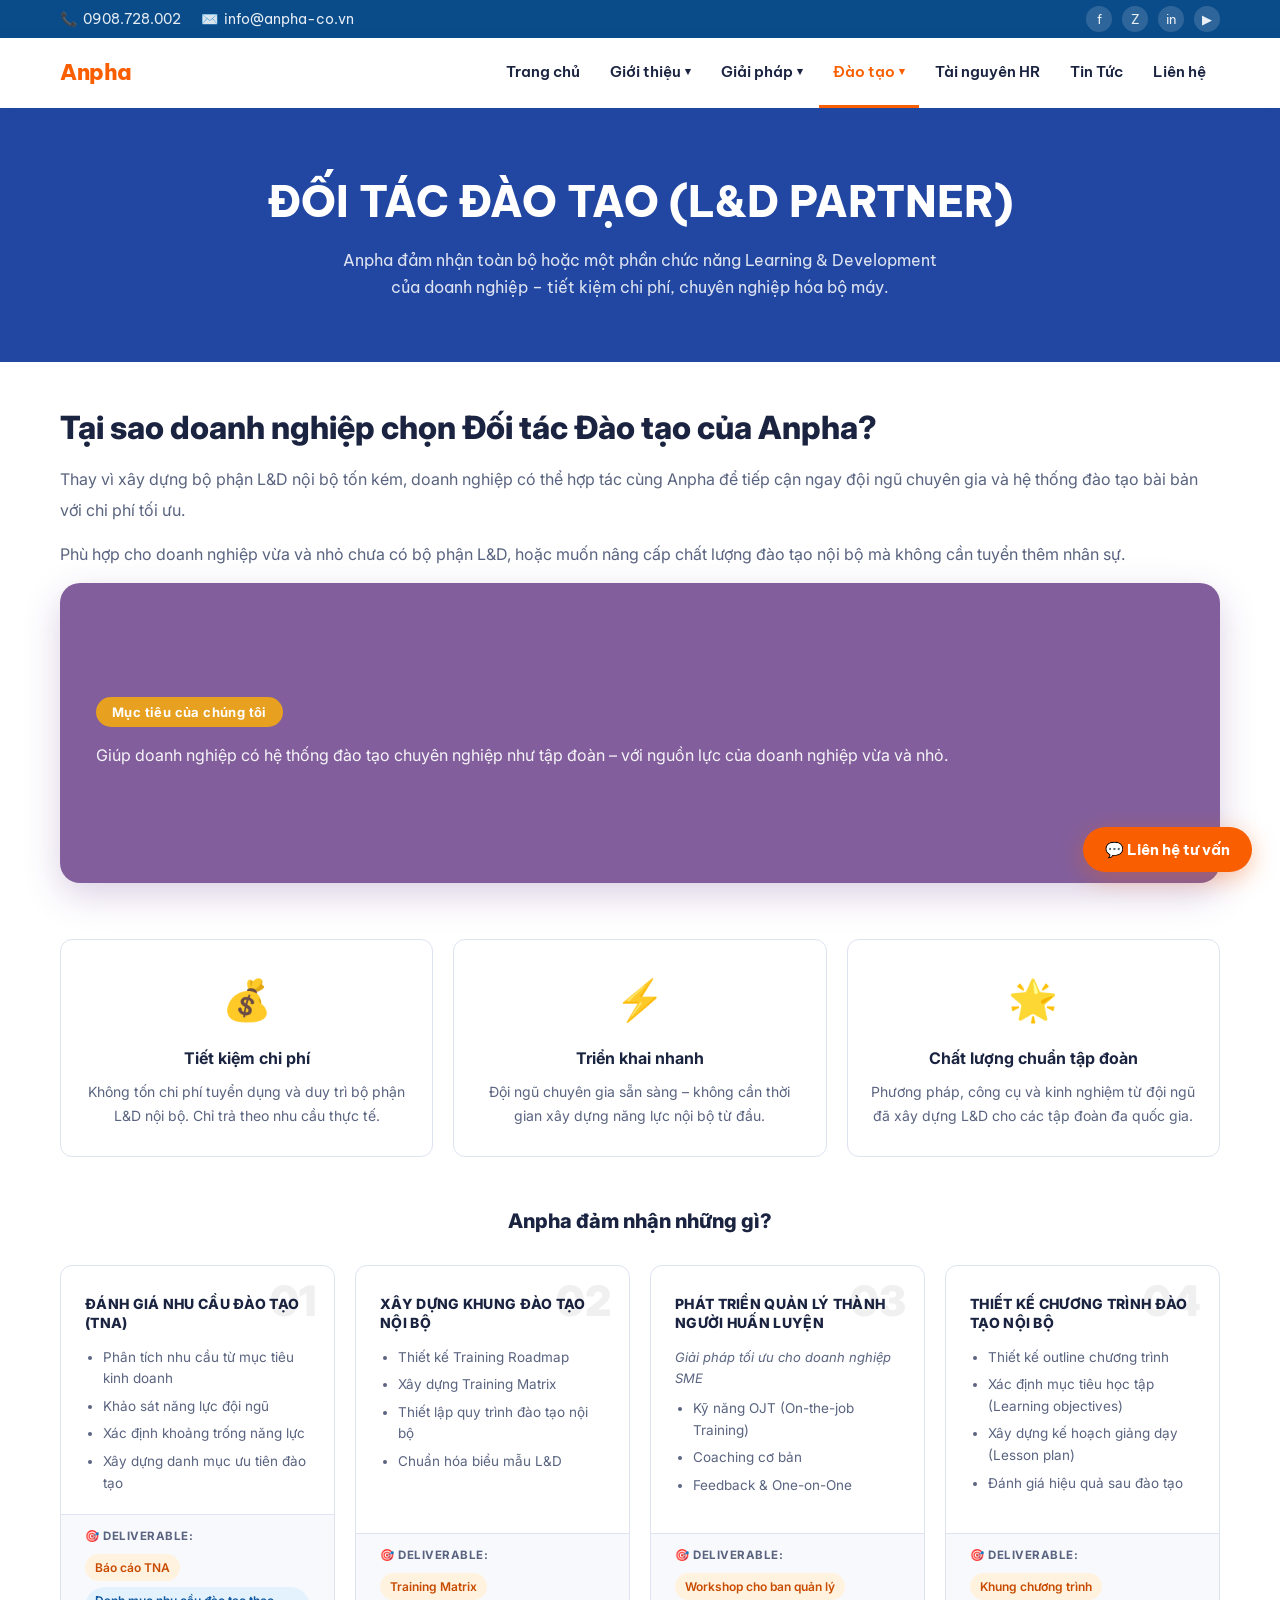
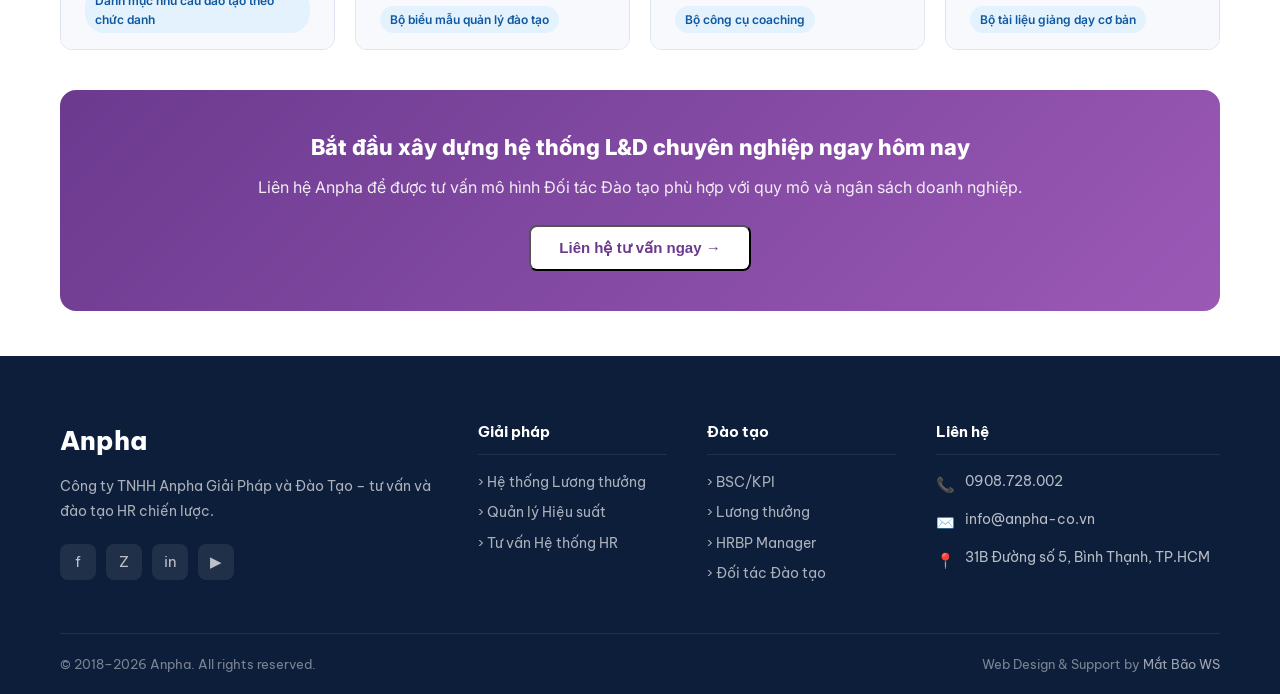
==== commit b1780f83: "small fix" ====
--- a/dao-tao-doi-tac.html
+++ b/dao-tao-doi-tac.html
@@ -6,7 +6,7 @@
   <title>Đối tác Đào tạo (L&amp;D Partner) – Anpha</title>
   <link rel="preconnect" href="https://fonts.googleapis.com" />
   <link rel="preconnect" href="https://fonts.gstatic.com" crossorigin />
-  <link href="https://fonts.googleapis.com/css2?family=Be+Vietnam+Pro:wght@300;400;500;600;700;800&display=swap" rel="stylesheet" />
+  <link href="https://fonts.googleapis.com/css2?family=Be+Vietnam+Pro:wght@300;400;500;600;700;800&family=Inter:wght@400;500;600;700;800&display=swap" rel="stylesheet" />
   <link rel="stylesheet" href="assets/css/style.css" />
 </head>
 <body>
@@ -75,6 +75,7 @@
   </div>
 </div>
 
+<div class="dt-mockup">
 <section style="background:var(--white)">
   <div class="container">
 
@@ -207,6 +208,7 @@
 
   </div>
 </section>
+</div><!-- /.dt-mockup -->
 
 <!-- FLOATING BTN -->
 <button class="float-btn anpha-float-btn" onclick="openPopup('')">💬 Liên hệ tư vấn</button>
--- a/assets/css/style.css
+++ b/assets/css/style.css
@@ -1545,44 +1545,57 @@
 .sol-grid-4 .sol-card:nth-child(4) .sol-card-photo-overlay {
   background: linear-gradient(135deg, rgba(234, 88, 12, 0.22) 0%, rgba(234, 88, 12, 0.82) 100%);
 }
-/* Ảnh 2 — restyle sol-grid-4: banner đáy toàn chiều rộng + nút nổi */
+/* Ảnh 3 — sol-grid-4: ảnh giữ nguyên, ô chip nhạt/trong suốt nằm trong ảnh + footer trắng riêng có link */
 .sol-grid-4 {
-  row-gap: 46px;
+  row-gap: 24px;
 }
 .sol-grid-4 .sol-card {
-  align-items: flex-end;
-  justify-content: flex-start;
-}
-.sol-grid-4 .sol-card-overlay {
+  display: flex;
+  flex-direction: column;
+  height: auto;
+  background: var(--card, #fff);
+}
+.sol-grid-4 .sol-photo {
+  position: relative;
+  display: block;
+  height: 210px;
+  background-size: cover;
+  background-position: center;
+}
+.sol-grid-4 .sol-card-chip {
   position: absolute;
-  left: 0;
-  right: 0;
-  bottom: 0;
-  border-radius: 0;
-  padding: 36px 18px 40px;
-  background: linear-gradient(to top, rgba(10, 26, 58, 0.94) 0%, rgba(10, 26, 58, 0.55) 60%, rgba(10, 26, 58, 0) 100%);
-}
-.sol-grid-4 .sol-card:hover .sol-card-overlay {
-  background: linear-gradient(to top, rgba(10, 26, 58, 0.97) 0%, rgba(10, 26, 58, 0.65) 60%, rgba(10, 26, 58, 0) 100%);
-}
-.sol-card-btn {
-  position: absolute;
-  left: 50%;
-  bottom: 0;
-  transform: translate(-50%, 50%);
-  background: #fff;
-  color: var(--blue);
-  padding: 10px 20px;
-  border-radius: 24px;
-  font-size: 13px;
-  font-weight: 700;
-  white-space: nowrap;
-  box-shadow: 0 4px 14px rgba(10, 26, 58, 0.22);
-  transition: background 0.2s, color 0.2s;
-}
-.sol-grid-4 .sol-card:hover .sol-card-btn {
-  background: var(--primary);
-  color: #fff;
+  left: 14px;
+  right: 14px;
+  bottom: 14px;
+  background: rgba(20, 40, 90, 0.42);
+  border-radius: 10px;
+  padding: 12px 16px;
+  text-align: left;
+  transition: background 0.2s;
+}
+.sol-grid-4 .sol-card:hover .sol-card-chip {
+  background: rgba(20, 40, 90, 0.58);
+}
+.sol-grid-4 .sol-title {
+  margin-bottom: 3px;
+}
+.sol-grid-4 .sol-subtitle {
+  display: block;
+  color: rgba(255, 255, 255, 0.9);
+}
+.sol-card-footer {
+  padding: 14px 16px;
+  border-top: 1px solid var(--border);
+  text-align: left;
+}
+.sol-card-link {
+  font-size: 13.5px;
+  font-weight: 700;
+  color: var(--primary);
+  transition: color 0.2s;
+}
+.sol-card-link:hover {
+  color: var(--primary-light);
 }
 .sol-num-badge {
   display: inline-block;
@@ -3217,3 +3230,252 @@
     grid-template-columns: 1fr;
   }
 }
+
+/* ============================================================
+   DAO-TAO.HTML — lớp phong cách theo file mockup (Inter, navy/orange/blue)
+   Chỉ áp dụng bên trong .dt-mockup, không ảnh hưởng các trang khác.
+   ============================================================ */
+.dt-mockup {
+  font-family: "Inter", "Be Vietnam Pro", sans-serif;
+  --dt-navy: #14324d;
+  --dt-navy-soft: #3e5871;
+  --dt-navy-mist: #eaf1f8;
+  --dt-navy-line: #d7e3ee;
+  --dt-orange: #e8622c;
+  --dt-orange-dark: #c94e1e;
+  --dt-teal: #0f766e;
+  --dt-teal-mist: #e6f5f3;
+  --dt-blue: #1d6fc4;
+  --dt-blue-dark: #14568f;
+  --dt-blue-mist: #eaf3fc;
+  --dt-ink: #16232e;
+  --dt-muted: #64748b;
+  --dt-border: #e2e8f0;
+}
+.dt-mockup h1,
+.dt-mockup h2,
+.dt-mockup h3,
+.dt-mockup h4 {
+  font-family: "Inter", "Be Vietnam Pro", sans-serif;
+}
+
+/* HERO — chữ theo mockup, nền xanh giữ nguyên theo yêu cầu riêng */
+.dt-mockup .page-hero-title {
+  letter-spacing: 0.5px;
+}
+
+/* TAB NAV — dạng pill cam như mockup, bấm để ẩn/hiện nội dung (không cuộn trang) */
+.dt-mockup .ttn-tabs {
+  display: flex;
+  justify-content: center;
+  gap: 8px;
+  margin-bottom: 36px;
+  overflow-x: auto;
+}
+.dt-tab-panel {
+  display: none;
+  animation: dtFadeIn 0.25s ease;
+}
+.dt-tab-panel.active {
+  display: block;
+}
+@keyframes dtFadeIn {
+  from {
+    opacity: 0;
+    transform: translateY(6px);
+  }
+  to {
+    opacity: 1;
+    transform: translateY(0);
+  }
+}
+.dt-mockup .ttn-tab {
+  padding: 10px 22px;
+  border-radius: 20px;
+  border: none;
+  background: transparent;
+  font-family: inherit;
+  font-size: 14px;
+  font-weight: 600;
+  color: var(--dt-muted);
+  text-decoration: none;
+  white-space: nowrap;
+  transition: all 0.15s ease;
+}
+.dt-mockup .ttn-tab:hover {
+  color: var(--dt-ink);
+  background: var(--dt-navy-mist);
+}
+.dt-mockup .ttn-tab.active {
+  background: var(--dt-orange);
+  color: #fff;
+}
+
+/* COURSE POSTER — khối màu nhạt + icon mờ + hộp tiêu đề tối (thay ảnh chụp) */
+.dt-poster {
+  position: relative;
+  height: 150px;
+  overflow: hidden;
+  border-radius: 16px 16px 0 0;
+}
+.dt-poster.mist-navy {
+  background: var(--dt-navy-mist);
+}
+.dt-poster.mist-teal {
+  background: var(--dt-teal-mist);
+}
+.dt-poster.mist-blue {
+  background: var(--dt-blue-mist);
+}
+.dt-poster-icon {
+  position: absolute;
+  right: -10px;
+  bottom: -16px;
+  font-size: 96px;
+  opacity: 0.35;
+}
+.dt-poster-overlay {
+  position: absolute;
+  inset: 0;
+  display: flex;
+  align-items: center;
+  justify-content: center;
+  padding: 0 16px;
+}
+.dt-poster-box {
+  background: rgba(10, 20, 35, 0.82);
+  border-radius: 8px;
+  padding: 10px 16px;
+  text-align: center;
+  max-width: 92%;
+}
+.dt-poster-box .t {
+  color: #fff;
+  font-size: 13.5px;
+  font-weight: 700;
+  line-height: 1.35;
+  margin: 0 0 3px;
+}
+.dt-poster-box .s {
+  color: var(--dt-orange);
+  font-size: 11px;
+  font-style: italic;
+  margin: 0;
+}
+.dt-poster-badge {
+  position: absolute;
+  top: 14px;
+  left: 14px;
+  z-index: 2;
+  background: var(--dt-orange);
+  color: #fff;
+  font-size: 12px;
+  font-weight: 700;
+  padding: 4px 12px;
+  border-radius: 20px;
+}
+
+/* ACCENT CARD — khối "Đối tác Đào tạo" viền xanh như mockup */
+.dt-mockup .outsource-intro {
+  display: block;
+}
+.dt-accent-card {
+  background: #fff;
+  border: 1.5px solid var(--dt-blue);
+  border-left: 5px solid var(--dt-blue);
+  border-radius: 12px;
+  padding: 28px 32px;
+  display: flex;
+  align-items: center;
+  justify-content: space-between;
+  gap: 28px;
+  flex-wrap: wrap;
+}
+.dt-accent-card .dt-accent-title {
+  font-size: 20px;
+  font-weight: 800;
+  color: var(--dt-blue);
+  margin: 0 0 8px;
+}
+.dt-accent-card .dt-accent-sub {
+  font-size: 14.5px;
+  color: var(--dt-muted);
+  margin: 0;
+  max-width: 640px;
+  line-height: 1.75;
+}
+.dt-accent-card .dt-accent-sub + .dt-accent-sub {
+  margin-top: 10px;
+}
+.dt-btn-blue {
+  background: var(--dt-blue);
+  color: #fff;
+  padding: 12px 26px;
+  border-radius: 24px;
+  font-size: 14px;
+  font-weight: 700;
+  white-space: nowrap;
+  text-decoration: none;
+  display: inline-flex;
+  align-items: center;
+  gap: 6px;
+  flex-shrink: 0;
+  border: none;
+  font-family: inherit;
+  cursor: pointer;
+  transition: background 0.2s;
+}
+.dt-btn-blue:hover {
+  background: var(--dt-blue-dark);
+}
+
+@media (max-width: 640px) {
+  .dt-accent-card {
+    flex-direction: column;
+    align-items: flex-start;
+  }
+}
+
+/* course-bg-card (tab Public) — chuyển sang bố cục poster + thân trắng như mockup */
+.dt-mockup .course-bg-card {
+  position: relative;
+  min-height: 0;
+  background: #fff;
+  border: 1px solid var(--dt-border);
+  box-shadow: 0 4px 20px rgba(20, 50, 77, 0.06);
+}
+.dt-mockup .course-bg-card:hover {
+  box-shadow: 0 10px 30px rgba(20, 50, 77, 0.14);
+}
+.dt-mockup .course-bg-badge {
+  top: 14px;
+  left: 14px;
+}
+.dt-mockup .course-bg-body {
+  position: relative;
+  margin-top: 0;
+  padding: 18px 20px 20px;
+}
+.dt-mockup .course-bg-name {
+  color: var(--dt-ink);
+}
+.dt-mockup .course-bg-row {
+  color: var(--dt-muted);
+}
+.dt-mockup .cbg-tag {
+  background: var(--dt-navy-mist);
+  color: var(--dt-navy);
+}
+.dt-mockup .btn-enroll-w {
+  background: var(--dt-orange);
+  color: #fff;
+}
+.dt-mockup .btn-enroll-w:hover {
+  background: var(--dt-orange-dark);
+  color: #fff;
+}
+
+/* ipc-photo (tab Inhouse) — poster mist + icon thay ảnh chụp */
+.dt-mockup .inhouse-photo-card:hover {
+  border-color: var(--dt-orange);
+}
